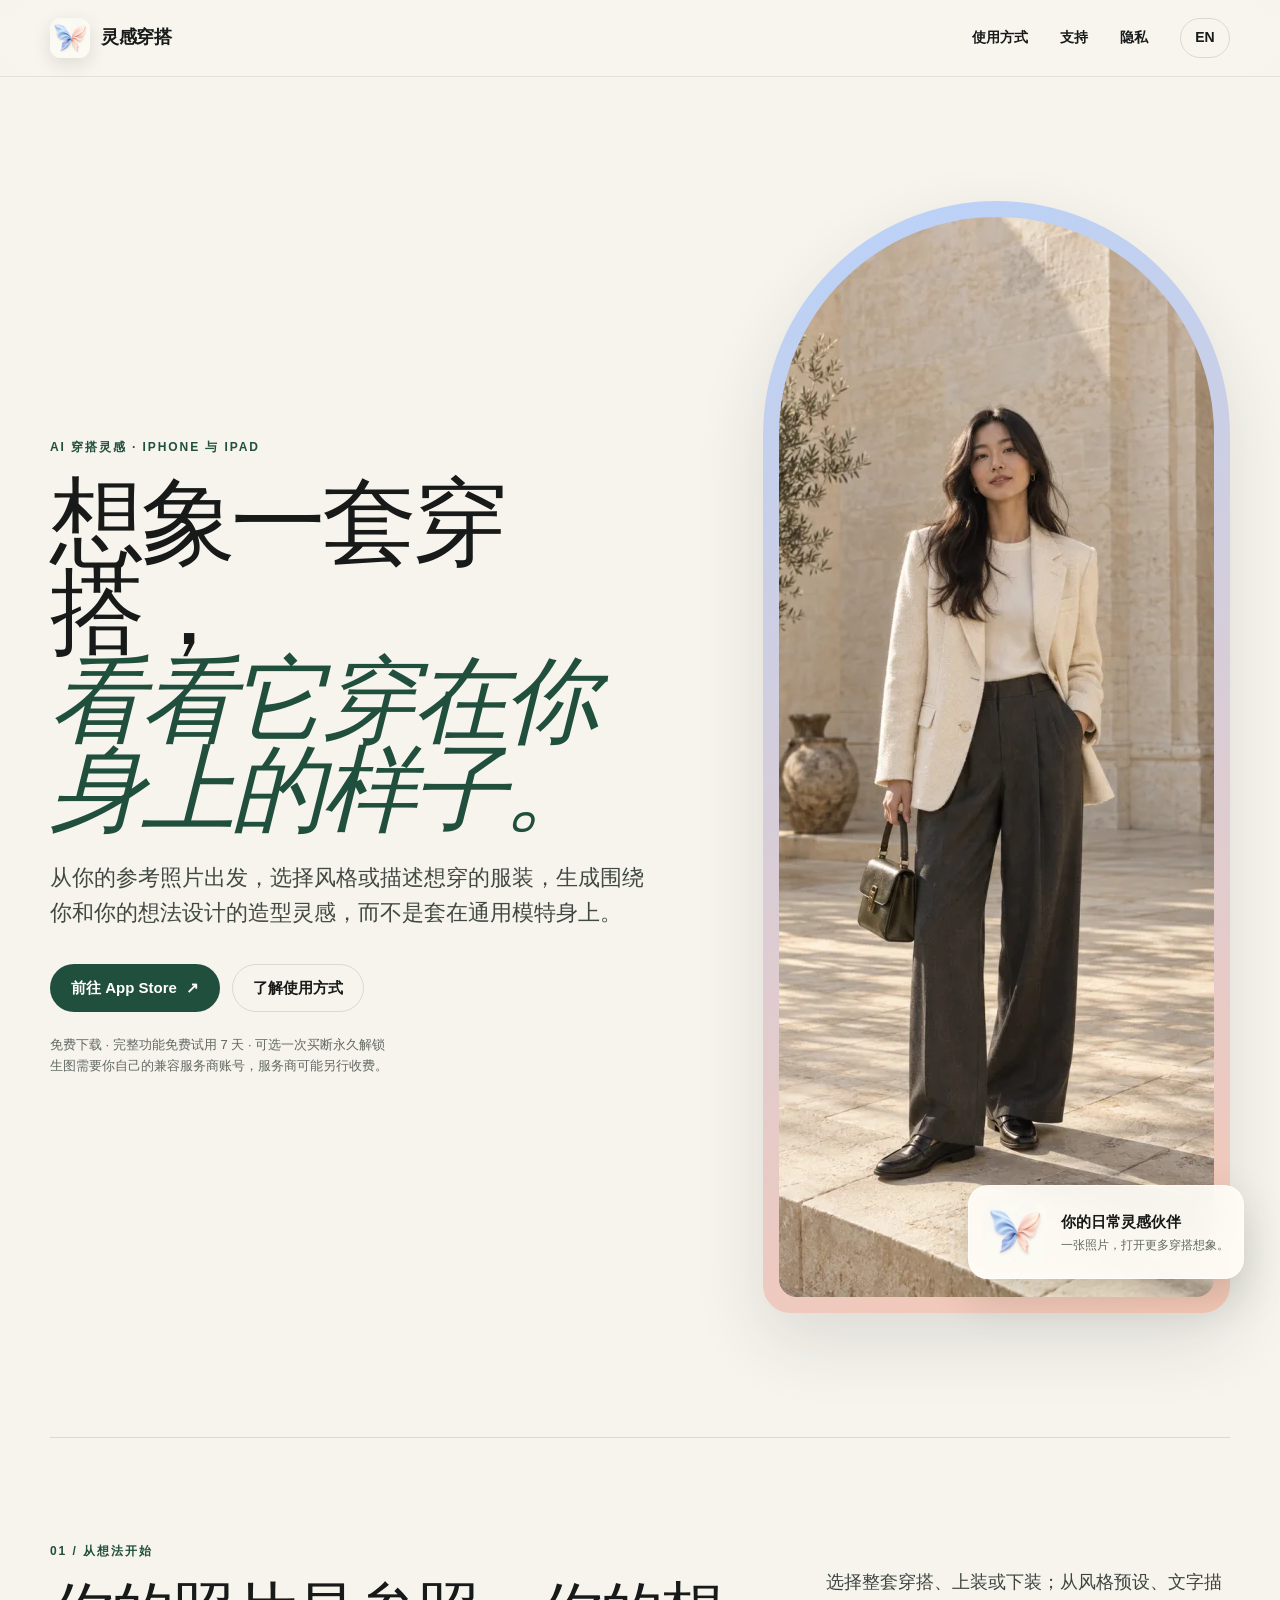
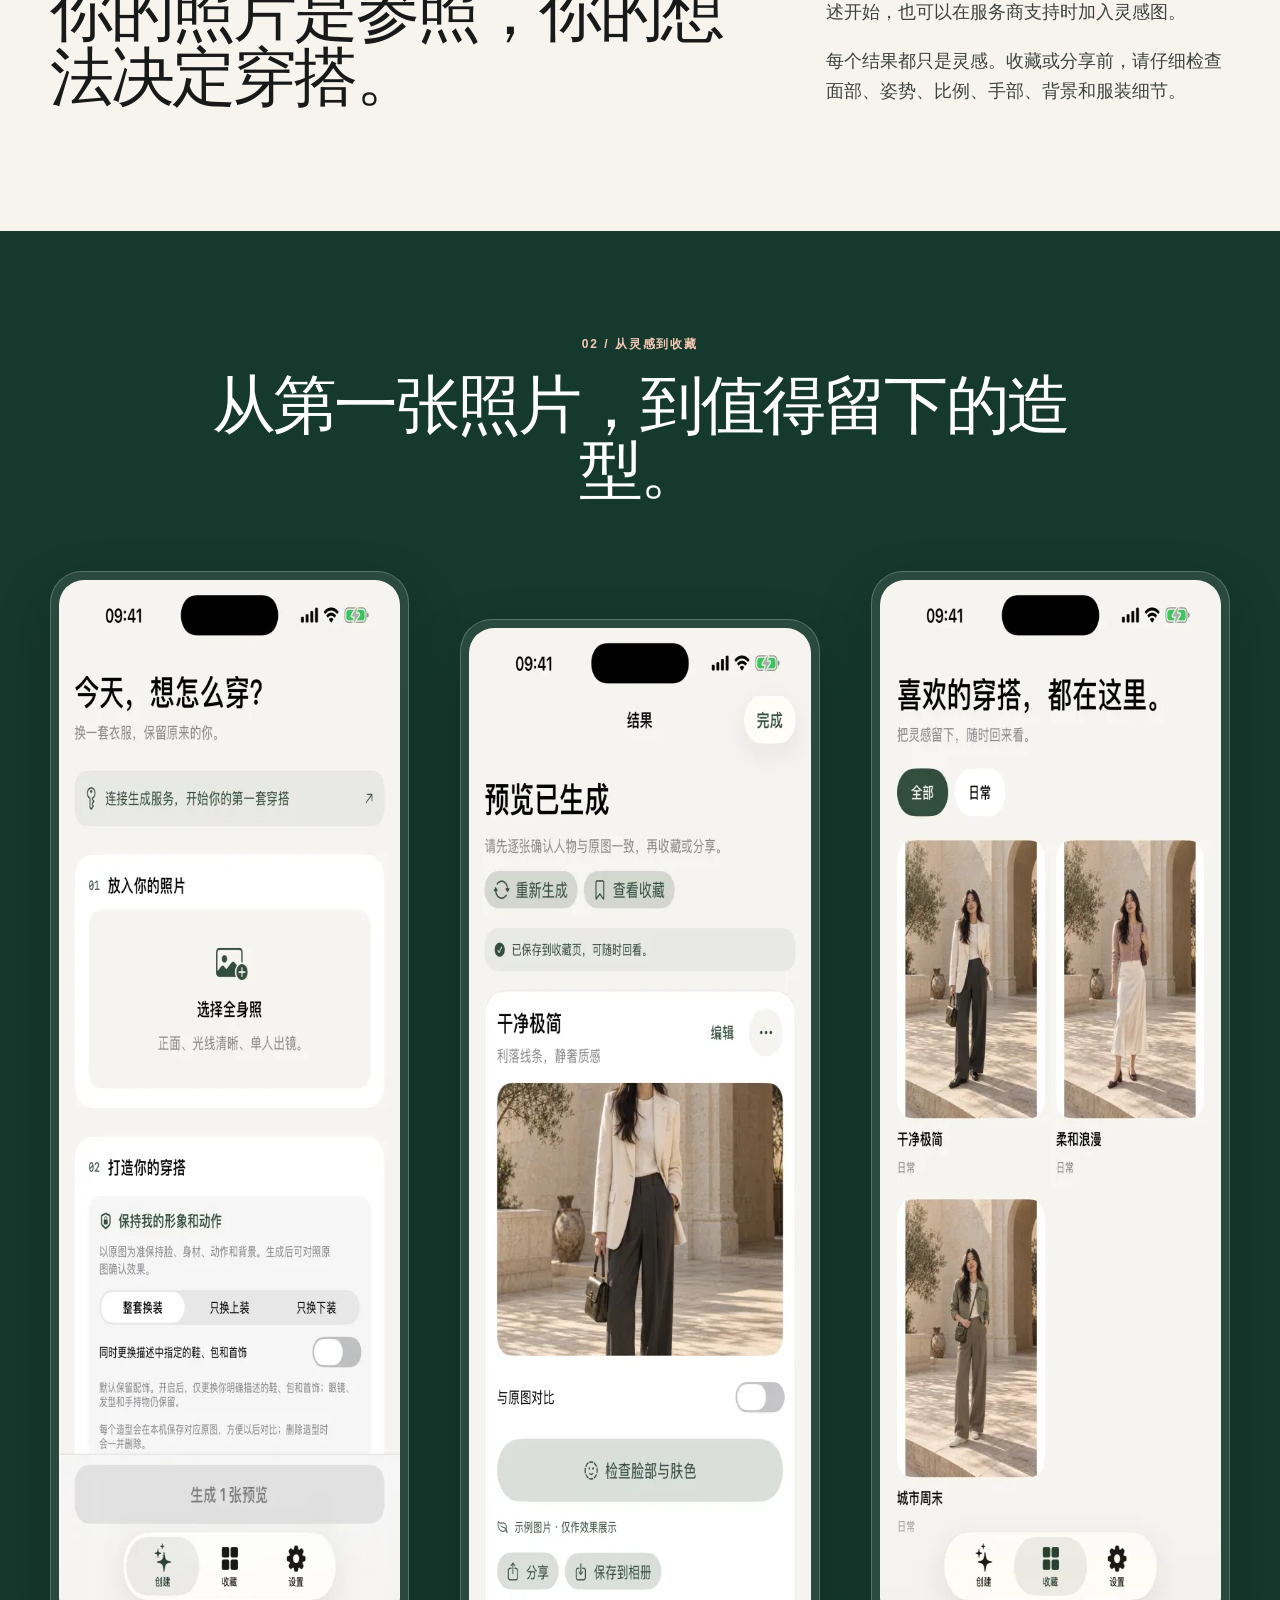
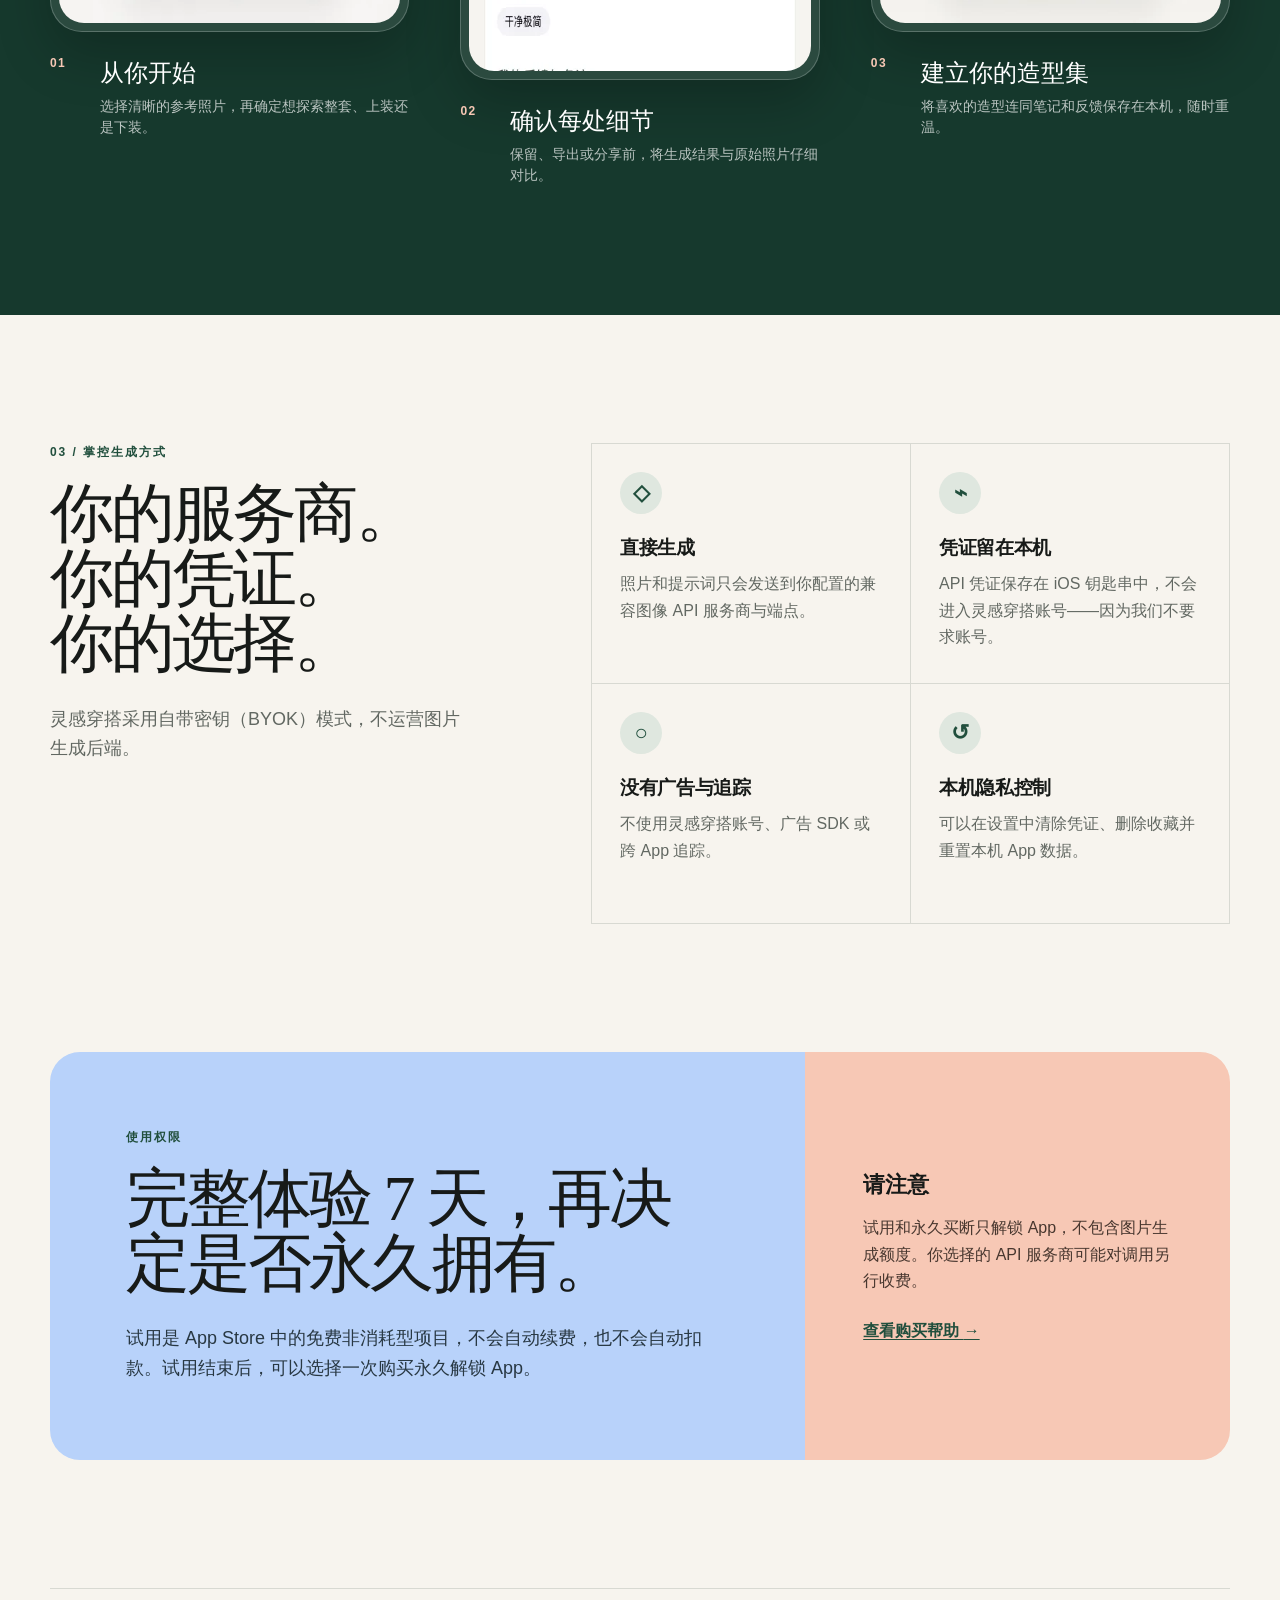
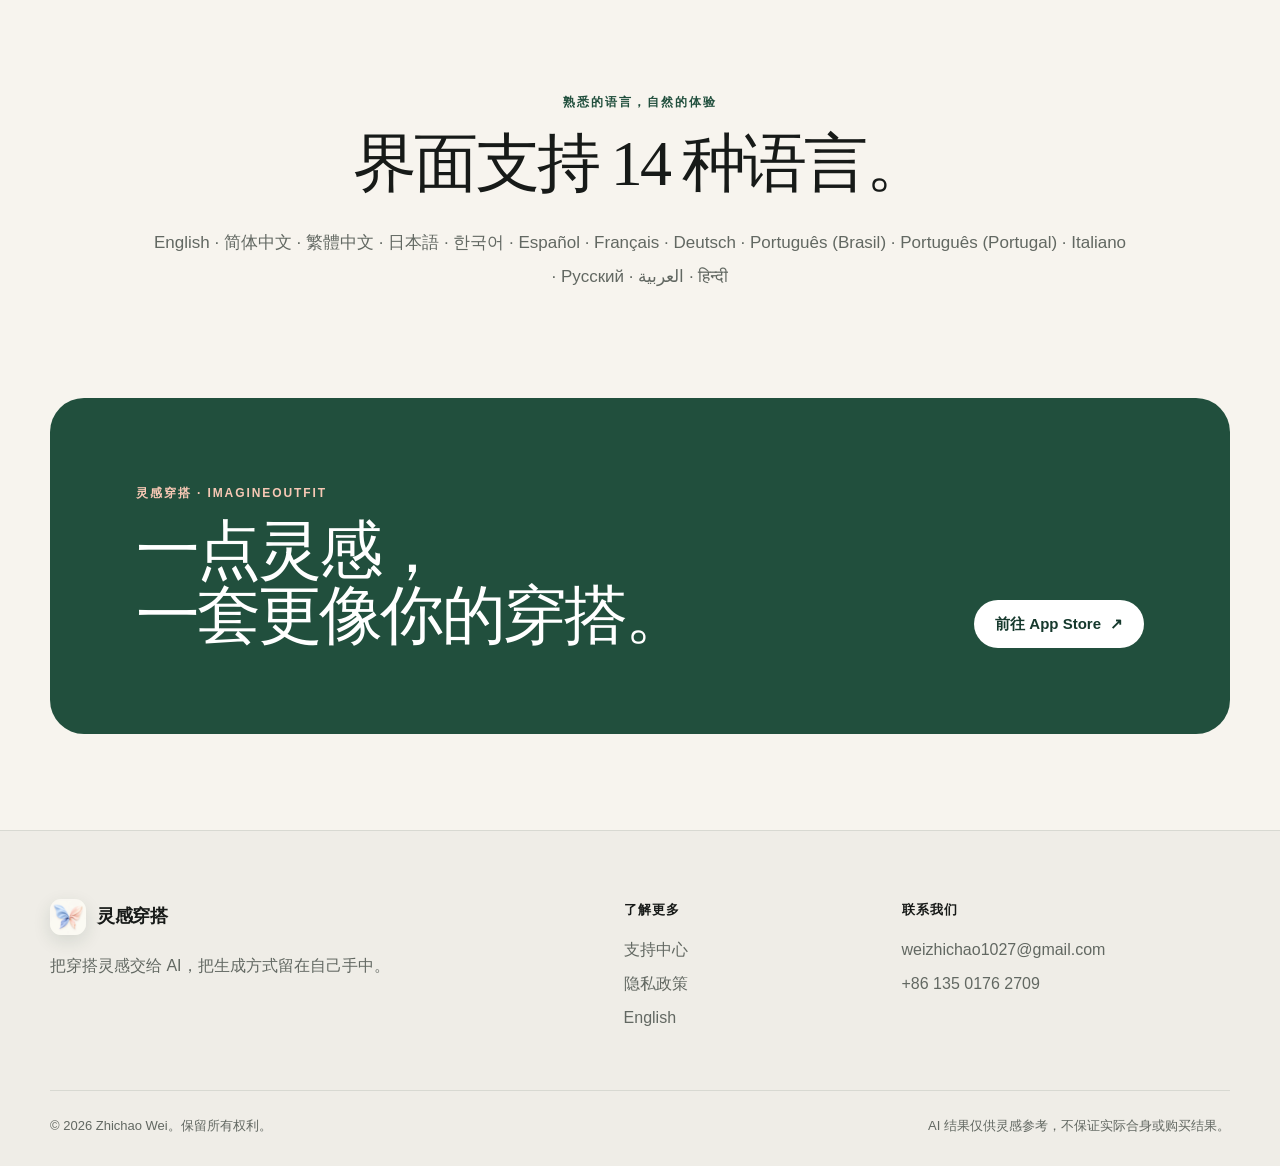
==== zh/index.html @ e5f7c6b3 "Build bilingual ImagineOutfit website" ====
<!DOCTYPE html>
<html lang="zh-Hans">
<head>
  <meta charset="utf-8">
  <meta name="viewport" content="width=device-width, initial-scale=1">
  <meta name="theme-color" content="#f7f4ee">
  <title>灵感穿搭 ImagineOutfit — 专属于你的 AI 穿搭灵感</title>
  <meta name="description" content="从你的照片和想法出发，生成个性化 AI 穿搭灵感；对比细节、收藏造型，并自主选择兼容的图像 API 服务商。">
  <link rel="canonical" href="https://weizhichao1027-collab.github.io/stylemuse-legal/zh/">
  <link rel="alternate" hreflang="en" href="https://weizhichao1027-collab.github.io/stylemuse-legal/">
  <link rel="alternate" hreflang="zh-Hans" href="https://weizhichao1027-collab.github.io/stylemuse-legal/zh/">
  <link rel="alternate" hreflang="x-default" href="https://weizhichao1027-collab.github.io/stylemuse-legal/">
  <meta property="og:type" content="website">
  <meta property="og:title" content="灵感穿搭 — 让想象中的穿搭出现在你身上">
  <meta property="og:description" content="从全身参考照和穿搭想法出发，生成专属于你的 AI 造型灵感。">
  <meta property="og:url" content="https://weizhichao1027-collab.github.io/stylemuse-legal/zh/">
  <meta name="twitter:card" content="summary">
  <link rel="icon" href="../favicon.svg" type="image/svg+xml">
  <link rel="stylesheet" href="../style.css">
</head>
<body class="marketing">
  <a class="skip-link" href="#main">跳到主要内容</a>
  <header class="site-header">
    <nav class="nav-shell" aria-label="主导航">
      <a class="brand" href="index.html" aria-label="灵感穿搭首页">
        <img src="../assets/app-icon.webp" alt="" width="40" height="40">
        <span>灵感穿搭</span>
      </a>
      <div class="nav-links">
        <a href="#how-it-works">使用方式</a>
        <a href="support.html">支持</a>
        <a href="privacy.html">隐私</a>
        <a class="language-link" href="../" lang="en" hreflang="en">EN</a>
      </div>
    </nav>
  </header>

  <main id="main">
    <section class="hero-section section-shell">
      <div class="hero-copy">
        <p class="eyebrow">AI 穿搭灵感 · iPhone 与 iPad</p>
        <h1>想象一套穿搭，<br><em>看看它穿在你身上的样子。</em></h1>
        <p class="hero-lede">从你的参考照片出发，选择风格或描述想穿的服装，生成围绕你和你的想法设计的造型灵感，而不是套在通用模特身上。</p>
        <div class="hero-actions">
          <a class="button button-primary" href="https://apps.apple.com/app/id6782911564">前往 App Store <span aria-hidden="true">↗</span></a>
          <a class="button button-secondary" href="#how-it-works">了解使用方式</a>
        </div>
        <p class="fine-print">免费下载 · 完整功能免费试用 7 天 · 可选一次买断永久解锁<br>生图需要你自己的兼容服务商账号，服务商可能另行收费。</p>
      </div>
      <div class="hero-visual">
        <img class="hero-photo" src="../assets/editorial-cover.webp" alt="一位身穿米色西装和深灰色长裤的人物造型示例" width="720" height="1080">
        <div class="hero-badge">
          <img src="../assets/app-icon.webp" alt="灵感穿搭 App 图标" width="64" height="64">
          <span><strong>你的日常灵感伙伴</strong><small>一张照片，打开更多穿搭想象。</small></span>
        </div>
      </div>
    </section>

    <section class="promise-section section-shell" aria-labelledby="promise-title">
      <div>
        <p class="section-number">01 / 从想法开始</p>
        <h2 id="promise-title">你的照片是参照，你的想法决定穿搭。</h2>
      </div>
      <div class="promise-copy">
        <p>选择整套穿搭、上装或下装；从风格预设、文字描述开始，也可以在服务商支持时加入灵感图。</p>
        <p>每个结果都只是灵感。收藏或分享前，请仔细检查面部、姿势、比例、手部、背景和服装细节。</p>
      </div>
    </section>

    <section class="workflow-section" id="how-it-works" aria-labelledby="workflow-title">
      <div class="section-shell section-heading">
        <p class="section-number">02 / 从灵感到收藏</p>
        <h2 id="workflow-title">从第一张照片，到值得留下的造型。</h2>
      </div>
      <div class="screen-gallery section-shell">
        <figure class="screen-card screen-card-a">
          <div class="screen-frame"><img src="../assets/screen-create-zh.webp" alt="灵感穿搭创作页，可选择全身照和穿搭范围" width="480" height="1043"></div>
          <figcaption><span>01</span><strong>从你开始</strong><small>选择清晰的参考照片，再确定想探索整套、上装还是下装。</small></figcaption>
        </figure>
        <figure class="screen-card screen-card-b">
          <div class="screen-frame"><img src="../assets/screen-results-zh.webp" alt="灵感穿搭结果页，提供原图对比与保存功能" width="480" height="1043"></div>
          <figcaption><span>02</span><strong>确认每处细节</strong><small>保留、导出或分享前，将生成结果与原始照片仔细对比。</small></figcaption>
        </figure>
        <figure class="screen-card screen-card-c">
          <div class="screen-frame"><img src="../assets/screen-saved-zh.webp" alt="灵感穿搭收藏造型页面" width="480" height="1043"></div>
          <figcaption><span>03</span><strong>建立你的造型集</strong><small>将喜欢的造型连同笔记和反馈保存在本机，随时重温。</small></figcaption>
        </figure>
      </div>
    </section>

    <section class="values-section section-shell" aria-labelledby="values-title">
      <div class="values-intro">
        <p class="section-number">03 / 掌控生成方式</p>
        <h2 id="values-title">你的服务商。<br>你的凭证。<br>你的选择。</h2>
        <p>灵感穿搭采用自带密钥（BYOK）模式，不运营图片生成后端。</p>
      </div>
      <div class="value-grid">
        <article>
          <span class="feature-icon" aria-hidden="true">◇</span>
          <h3>直接生成</h3>
          <p>照片和提示词只会发送到你配置的兼容图像 API 服务商与端点。</p>
        </article>
        <article>
          <span class="feature-icon" aria-hidden="true">⌁</span>
          <h3>凭证留在本机</h3>
          <p>API 凭证保存在 iOS 钥匙串中，不会进入灵感穿搭账号——因为我们不要求账号。</p>
        </article>
        <article>
          <span class="feature-icon" aria-hidden="true">○</span>
          <h3>没有广告与追踪</h3>
          <p>不使用灵感穿搭账号、广告 SDK 或跨 App 追踪。</p>
        </article>
        <article>
          <span class="feature-icon" aria-hidden="true">↺</span>
          <h3>本机隐私控制</h3>
          <p>可以在设置中清除凭证、删除收藏并重置本机 App 数据。</p>
        </article>
      </div>
    </section>

    <section class="access-section section-shell" aria-labelledby="access-title">
      <div class="access-card">
        <p class="section-number">使用权限</p>
        <h2 id="access-title">完整体验 7 天，再决定是否永久拥有。</h2>
        <p>试用是 App Store 中的免费非消耗型项目，不会自动续费，也不会自动扣款。试用结束后，可以选择一次购买永久解锁 App。</p>
      </div>
      <div class="access-note">
        <strong>请注意</strong>
        <p>试用和永久买断只解锁 App，不包含图片生成额度。你选择的 API 服务商可能对调用另行收费。</p>
        <a href="support.html#purchases">查看购买帮助 <span aria-hidden="true">→</span></a>
      </div>
    </section>

    <section class="languages-section section-shell" aria-labelledby="languages-title">
      <p class="section-number">熟悉的语言，自然的体验</p>
      <h2 id="languages-title">界面支持 14 种语言。</h2>
      <p>English · 简体中文 · 繁體中文 · 日本語 · 한국어 · Español · Français · Deutsch · Português (Brasil) · Português (Portugal) · Italiano · Русский · العربية · हिन्दी</p>
    </section>

    <section class="closing-section section-shell">
      <div>
        <p class="eyebrow">灵感穿搭 · ImagineOutfit</p>
        <h2>一点灵感，<br>一套更像你的穿搭。</h2>
      </div>
      <a class="button button-light" href="https://apps.apple.com/app/id6782911564">前往 App Store <span aria-hidden="true">↗</span></a>
    </section>
  </main>

  <footer class="site-footer">
    <div class="section-shell footer-grid">
      <div>
        <a class="brand footer-brand" href="index.html"><img src="../assets/app-icon.webp" alt="" width="36" height="36"><span>灵感穿搭</span></a>
        <p>把穿搭灵感交给 AI，把生成方式留在自己手中。</p>
      </div>
      <div>
        <strong>了解更多</strong>
        <a href="support.html">支持中心</a>
        <a href="privacy.html">隐私政策</a>
        <a href="../" lang="en" hreflang="en">English</a>
      </div>
      <div>
        <strong>联系我们</strong>
        <a href="mailto:weizhichao1027@gmail.com">weizhichao1027@gmail.com</a>
        <a href="tel:+8613501762709">+86&nbsp;135&nbsp;0176&nbsp;2709</a>
      </div>
    </div>
    <div class="section-shell footer-bottom">
      <span>© 2026 Zhichao Wei。保留所有权利。</span>
      <span>AI 结果仅供灵感参考，不保证实际合身或购买结果。</span>
    </div>
  </footer>
</body>
</html>
---- style.css ----
:root {
  color-scheme: light;
  --bg: #f7f4ee;
  --bg-soft: #efede7;
  --panel: #fffdf8;
  --panel-strong: #ffffff;
  --ink: #171a18;
  --muted: #626862;
  --line: #d8d9d2;
  --green: #214f3d;
  --green-deep: #16392d;
  --green-soft: #dfe7df;
  --blue: #b8d2fa;
  --peach: #f7c8b5;
  --accent: #e86442;
  --shadow: 0 28px 70px rgb(24 42 33 / 12%);
  --serif: "Iowan Old Style", "Palatino Linotype", "Songti SC", "STSong", Georgia, serif;
  --sans: "Avenir Next", Avenir, -apple-system, BlinkMacSystemFont, "Segoe UI", "PingFang SC", "Microsoft YaHei", sans-serif;
}

* {
  box-sizing: border-box;
}

html {
  scroll-behavior: smooth;
  scroll-padding-top: 96px;
}

body {
  margin: 0;
  background: var(--bg);
  color: var(--ink);
  font-family: var(--sans);
  font-size: 16px;
  line-height: 1.65;
  text-rendering: optimizeLegibility;
}

body::selection {
  background: var(--blue);
  color: var(--ink);
}

img {
  display: block;
  max-width: 100%;
}

a {
  color: var(--green);
  text-underline-offset: 0.18em;
}

a:hover {
  color: var(--green-deep);
}

a:focus-visible,
button:focus-visible {
  outline: 3px solid var(--accent);
  outline-offset: 4px;
  border-radius: 4px;
}

.skip-link {
  position: fixed;
  top: 12px;
  left: 12px;
  z-index: 1000;
  padding: 10px 16px;
  border-radius: 999px;
  background: var(--ink);
  color: #fff;
  font-weight: 700;
  transform: translateY(-180%);
  transition: transform 160ms ease;
}

.skip-link:focus {
  color: #fff;
  transform: translateY(0);
}

.section-shell,
.nav-shell,
.document-shell {
  width: min(1180px, calc(100% - 48px));
  margin-inline: auto;
}

.site-header {
  position: sticky;
  top: 0;
  z-index: 50;
  border-bottom: 1px solid rgb(45 59 50 / 10%);
  background: rgb(247 244 238 / 88%);
  backdrop-filter: blur(18px) saturate(140%);
  -webkit-backdrop-filter: blur(18px) saturate(140%);
}

.nav-shell {
  min-height: 76px;
  display: flex;
  align-items: center;
  justify-content: space-between;
  gap: 28px;
}

.brand {
  display: inline-flex;
  align-items: center;
  gap: 11px;
  color: var(--ink);
  font-size: 18px;
  font-weight: 750;
  letter-spacing: -0.025em;
  text-decoration: none;
}

.brand:hover {
  color: var(--ink);
}

.brand img {
  border-radius: 11px;
  box-shadow: 0 6px 18px rgb(28 54 43 / 12%);
}

.nav-links {
  display: flex;
  align-items: center;
  gap: clamp(14px, 2.5vw, 32px);
}

.nav-links a {
  color: var(--ink);
  font-size: 14px;
  font-weight: 650;
  text-decoration: none;
  white-space: nowrap;
}

.nav-links a:hover,
.nav-links a[aria-current="page"] {
  color: var(--green);
}

.nav-links .language-link {
  min-width: 50px;
  padding: 7px 13px;
  border: 1px solid var(--line);
  border-radius: 999px;
  text-align: center;
}

.hero-section {
  min-height: 760px;
  display: grid;
  grid-template-columns: minmax(0, 1.02fr) minmax(360px, 0.78fr);
  align-items: center;
  gap: clamp(52px, 8vw, 108px);
  padding-block: clamp(64px, 10vw, 124px);
}

.eyebrow,
.section-number,
.updated {
  margin: 0;
  color: var(--green);
  font-size: 12px;
  font-weight: 800;
  letter-spacing: 0.16em;
  text-transform: uppercase;
}

.hero-copy h1,
.document-hero h1,
.promise-section h2,
.section-heading h2,
.values-intro h2,
.access-card h2,
.languages-section h2,
.closing-section h2 {
  font-family: var(--serif);
  font-weight: 500;
  letter-spacing: -0.045em;
}

.hero-copy h1 {
  max-width: 760px;
  margin: 22px 0 26px;
  font-size: clamp(54px, 7.4vw, 104px);
  line-height: 0.94;
}

.hero-copy h1 em {
  color: var(--green);
  font-weight: inherit;
}

.hero-lede {
  max-width: 660px;
  margin: 0;
  color: #424943;
  font-size: clamp(18px, 2vw, 22px);
  line-height: 1.55;
}

.hero-actions {
  display: flex;
  flex-wrap: wrap;
  gap: 12px;
  margin-top: 34px;
}

.button {
  min-height: 48px;
  display: inline-flex;
  align-items: center;
  justify-content: center;
  gap: 9px;
  padding: 12px 20px;
  border: 1px solid transparent;
  border-radius: 999px;
  font-size: 15px;
  font-weight: 750;
  line-height: 1.2;
  text-decoration: none;
  transition: background 160ms ease, color 160ms ease, transform 160ms ease, border-color 160ms ease;
}

.button:hover {
  transform: translateY(-2px);
}

.button-primary {
  background: var(--green);
  color: #fff;
}

.button-primary:hover {
  background: var(--green-deep);
  color: #fff;
}

.button-secondary {
  border-color: var(--line);
  background: transparent;
  color: var(--ink);
}

.button-secondary:hover {
  border-color: var(--green);
  color: var(--green);
}

.button-light {
  background: #fff;
  color: var(--green-deep);
}

.button-light:hover {
  background: var(--peach);
  color: var(--green-deep);
}

.fine-print {
  margin: 22px 0 0;
  color: var(--muted);
  font-size: 13px;
  line-height: 1.65;
}

.hero-visual {
  position: relative;
  max-width: 520px;
  justify-self: end;
  padding: 16px;
  border-radius: 240px 240px 28px 28px;
  background: linear-gradient(160deg, var(--blue), var(--peach));
  box-shadow: var(--shadow);
}

.hero-photo {
  width: 100%;
  aspect-ratio: 2 / 3;
  border-radius: 220px 220px 18px 18px;
  object-fit: cover;
}

.hero-badge {
  position: absolute;
  right: -14px;
  bottom: 34px;
  max-width: 300px;
  display: flex;
  align-items: center;
  gap: 14px;
  padding: 14px;
  border: 1px solid rgb(255 255 255 / 70%);
  border-radius: 20px;
  background: rgb(255 253 248 / 92%);
  box-shadow: 0 18px 44px rgb(28 42 34 / 18%);
  backdrop-filter: blur(16px);
}

.hero-badge img {
  flex: 0 0 auto;
  border-radius: 16px;
}

.hero-badge strong,
.hero-badge small {
  display: block;
}

.hero-badge strong {
  margin-bottom: 2px;
  font-size: 15px;
}

.hero-badge small {
  color: var(--muted);
  font-size: 12px;
  line-height: 1.4;
}

.promise-section {
  display: grid;
  grid-template-columns: minmax(0, 1.25fr) minmax(300px, 0.75fr);
  gap: clamp(48px, 8vw, 120px);
  padding-block: 104px;
  border-top: 1px solid var(--line);
}

.promise-section h2,
.section-heading h2,
.values-intro h2,
.access-card h2,
.languages-section h2,
.closing-section h2 {
  margin: 18px 0 0;
  font-size: clamp(38px, 5vw, 68px);
  line-height: 1.02;
}

.promise-copy {
  padding-top: 26px;
  color: #3d443f;
  font-size: 18px;
}

.promise-copy p {
  margin: 0 0 20px;
}

.workflow-section {
  padding-block: 104px 128px;
  background: var(--green-deep);
  color: #fff;
  overflow: hidden;
}

.workflow-section .section-number {
  color: var(--peach);
}

.section-heading {
  max-width: 980px;
  margin-bottom: 68px;
  text-align: center;
}

.section-heading h2 {
  margin-inline: auto;
  max-width: 920px;
}

.screen-gallery {
  display: grid;
  grid-template-columns: repeat(3, minmax(0, 1fr));
  gap: clamp(24px, 4vw, 54px);
  align-items: start;
}

.screen-card {
  margin: 0;
}

.screen-card-b {
  margin-top: 48px;
}

.screen-frame {
  padding: 8px;
  border: 1px solid rgb(255 255 255 / 22%);
  border-radius: 32px;
  background: rgb(255 255 255 / 9%);
  box-shadow: 0 22px 54px rgb(0 0 0 / 22%);
}

.screen-frame img {
  width: 100%;
  border-radius: 25px;
}

.screen-card figcaption {
  display: grid;
  grid-template-columns: 38px 1fr;
  gap: 2px 12px;
  margin-top: 22px;
}

.screen-card figcaption span {
  grid-row: 1 / span 2;
  color: var(--peach);
  font-size: 12px;
  font-weight: 800;
  letter-spacing: 0.12em;
}

.screen-card figcaption strong {
  font-family: var(--serif);
  font-size: 24px;
  font-weight: 500;
}

.screen-card figcaption small {
  color: rgb(255 255 255 / 70%);
  font-size: 14px;
  line-height: 1.55;
}

.values-section {
  display: grid;
  grid-template-columns: minmax(0, 0.8fr) minmax(0, 1.2fr);
  gap: clamp(56px, 9vw, 132px);
  padding-block: 128px;
}

.values-intro > p:last-child {
  max-width: 490px;
  margin-top: 28px;
  color: var(--muted);
  font-size: 18px;
}

.value-grid {
  display: grid;
  grid-template-columns: repeat(2, minmax(0, 1fr));
  border-top: 1px solid var(--line);
  border-left: 1px solid var(--line);
}

.value-grid article {
  min-height: 240px;
  padding: 28px;
  border-right: 1px solid var(--line);
  border-bottom: 1px solid var(--line);
}

.feature-icon {
  width: 42px;
  height: 42px;
  display: inline-grid;
  place-items: center;
  border-radius: 50%;
  background: var(--green-soft);
  color: var(--green);
  font-size: 22px;
  font-weight: 800;
}

.value-grid h3,
.help-cards h3,
.prose h3 {
  margin: 18px 0 8px;
  font-size: 19px;
  letter-spacing: -0.02em;
}

.value-grid p {
  margin: 0;
  color: var(--muted);
}

.access-section {
  display: grid;
  grid-template-columns: minmax(0, 1.28fr) minmax(300px, 0.72fr);
  gap: 0;
  padding-bottom: 128px;
}

.access-card {
  padding: clamp(36px, 6vw, 76px);
  border-radius: 30px 0 0 30px;
  background: var(--blue);
}

.access-card p:last-child {
  max-width: 680px;
  margin: 28px 0 0;
  color: #283843;
  font-size: 18px;
}

.access-note {
  display: flex;
  flex-direction: column;
  justify-content: center;
  padding: clamp(34px, 5vw, 58px);
  border-radius: 0 30px 30px 0;
  background: var(--peach);
}

.access-note strong {
  font-size: 22px;
}

.access-note p {
  margin: 12px 0 24px;
  color: #48372f;
}

.access-note a {
  font-weight: 750;
}

.languages-section {
  padding-block: 104px;
  border-top: 1px solid var(--line);
  text-align: center;
}

.languages-section h2 {
  margin-inline: auto;
}

.languages-section > p:last-child {
  max-width: 980px;
  margin: 30px auto 0;
  color: var(--muted);
  font-size: 17px;
  line-height: 2;
}

.closing-section {
  display: flex;
  align-items: end;
  justify-content: space-between;
  gap: 40px;
  margin-bottom: 96px;
  padding: clamp(38px, 7vw, 86px);
  border-radius: 34px;
  background: var(--green);
  color: #fff;
}

.closing-section .eyebrow {
  color: var(--peach);
}

.closing-section h2 {
  margin-top: 14px;
}

.site-footer {
  padding: 68px 0 30px;
  border-top: 1px solid var(--line);
  background: var(--bg-soft);
}

.footer-grid {
  display: grid;
  grid-template-columns: 1.6fr 0.7fr 1fr;
  gap: 48px;
}

.footer-grid > div {
  display: flex;
  flex-direction: column;
  align-items: flex-start;
  gap: 8px;
  min-width: 0;
}

.footer-grid p {
  max-width: 390px;
  margin: 10px 0 0;
  color: var(--muted);
}

.footer-grid strong {
  margin-bottom: 8px;
  font-size: 13px;
  letter-spacing: 0.08em;
  text-transform: uppercase;
}

.footer-grid a:not(.brand) {
  overflow-wrap: anywhere;
  color: var(--muted);
  text-decoration: none;
}

.footer-grid a:hover {
  color: var(--green);
}

.footer-bottom {
  display: flex;
  justify-content: space-between;
  gap: 28px;
  margin-top: 58px;
  padding-top: 24px;
  border-top: 1px solid var(--line);
  color: var(--muted);
  font-size: 13px;
}

.compact-footer {
  margin-top: 96px;
  padding-top: 0;
}

.compact-footer .footer-bottom {
  margin-top: 0;
}

/* Document pages */

.document-shell {
  max-width: 1120px;
}

.document-hero {
  max-width: 860px;
  padding-block: clamp(72px, 10vw, 118px) 66px;
}

.document-hero h1 {
  margin: 18px 0 24px;
  font-size: clamp(54px, 8vw, 92px);
  line-height: 0.98;
}

.document-summary {
  max-width: 820px;
  margin: 0;
  color: #3f4641;
  font-size: clamp(19px, 2.4vw, 25px);
  line-height: 1.55;
}

.updated {
  margin-top: 28px;
  color: var(--muted);
  font-size: 12px;
}

.document-layout {
  display: grid;
  grid-template-columns: 210px minmax(0, 760px);
  gap: clamp(54px, 9vw, 118px);
  align-items: start;
  padding-top: 58px;
  border-top: 1px solid var(--line);
}

.toc {
  position: sticky;
  top: 114px;
  display: flex;
  flex-direction: column;
  gap: 7px;
}

.toc strong {
  margin-bottom: 10px;
  font-size: 12px;
  letter-spacing: 0.12em;
  text-transform: uppercase;
}

.toc a {
  padding: 5px 0;
  color: var(--muted);
  font-size: 14px;
  text-decoration: none;
}

.toc a:hover {
  color: var(--green);
}

.prose {
  min-width: 0;
}

.prose section {
  margin-bottom: 68px;
}

.prose h2 {
  margin: 0 0 18px;
  font-family: var(--serif);
  font-size: clamp(30px, 4vw, 42px);
  font-weight: 500;
  line-height: 1.15;
  letter-spacing: -0.035em;
}

.prose h3 {
  margin-top: 30px;
  font-size: 18px;
}

.prose p,
.prose li {
  color: #353b37;
  font-size: 17px;
}

.prose p {
  margin: 0 0 18px;
}

.prose ul,
.prose ol {
  margin: 0 0 22px;
  padding-left: 1.35em;
}

.prose li {
  margin: 0 0 10px;
  padding-left: 0.25em;
}

.prose strong {
  color: var(--ink);
}

.contact-panel {
  padding: clamp(28px, 5vw, 48px);
  border-radius: 24px;
  background: var(--green-soft);
}

.contact-panel .section-number {
  margin-bottom: 14px;
}

.contact-panel h2 {
  font-size: clamp(32px, 4vw, 44px);
}

/* Support */

.support-contact-grid {
  display: grid;
  grid-template-columns: 1.05fr 0.95fr;
  overflow: hidden;
  margin-bottom: 24px;
  border-radius: 28px;
  background: var(--green);
  color: #fff;
}

.support-contact-primary {
  padding: clamp(34px, 6vw, 70px);
}

.support-contact-primary .section-number {
  color: var(--peach);
}

.support-contact-primary h2 {
  margin: 14px 0 14px;
  font-family: var(--serif);
  font-size: clamp(38px, 5vw, 62px);
  font-weight: 500;
  line-height: 1;
  letter-spacing: -0.04em;
}

.support-contact-primary p {
  max-width: 530px;
  margin: 0 0 28px;
  color: rgb(255 255 255 / 76%);
  font-size: 17px;
}

.contact-details {
  display: grid;
  grid-template-columns: minmax(0, 0.72fr) minmax(0, 1.28fr);
  margin: 0;
  background: rgb(255 255 255 / 7%);
}

.contact-details div {
  min-width: 0;
  padding: 30px;
  border-left: 1px solid rgb(255 255 255 / 14%);
  border-bottom: 1px solid rgb(255 255 255 / 14%);
}

.contact-details dt {
  margin-bottom: 8px;
  color: rgb(255 255 255 / 62%);
  font-size: 12px;
  font-weight: 800;
  letter-spacing: 0.1em;
  text-transform: uppercase;
}

.contact-details dd {
  margin: 0;
  overflow-wrap: anywhere;
  font-size: 15px;
  font-weight: 650;
}

.contact-details a {
  color: #fff;
}

.privacy-reminder {
  display: flex;
  align-items: baseline;
  gap: 14px;
  margin-bottom: 78px;
  padding: 17px 22px;
  border: 1px solid #e4b9a7;
  border-radius: 14px;
  background: #fce7df;
  color: #57352a;
  font-size: 14px;
}

.privacy-reminder strong {
  flex: 0 0 auto;
}

.help-cards {
  display: grid;
  grid-template-columns: repeat(2, minmax(0, 1fr));
  gap: 12px;
}

.help-cards article {
  padding: 22px;
  border: 1px solid var(--line);
  border-radius: 16px;
  background: var(--panel);
}

.help-cards h3 {
  margin-top: 0;
}

.help-cards p {
  margin-bottom: 0;
  color: var(--muted);
  font-size: 15px;
}

@media (max-width: 900px) {
  .hero-section {
    min-height: auto;
    grid-template-columns: 1fr;
    padding-top: 72px;
  }

  .hero-copy {
    max-width: 760px;
  }

  .hero-visual {
    width: min(540px, 92%);
    justify-self: center;
  }

  .promise-section,
  .values-section {
    grid-template-columns: 1fr;
  }

  .screen-gallery {
    gap: 22px;
  }

  .screen-card-b {
    margin-top: 28px;
  }

  .access-section {
    grid-template-columns: 1fr;
  }

  .access-card {
    border-radius: 28px 28px 0 0;
  }

  .access-note {
    border-radius: 0 0 28px 28px;
  }

  .document-layout {
    grid-template-columns: 1fr;
    gap: 40px;
  }

  .toc {
    position: static;
    display: grid;
    grid-template-columns: repeat(3, minmax(0, 1fr));
    gap: 7px 14px;
    padding: 20px;
    border-radius: 16px;
    background: var(--bg-soft);
  }

  .toc strong {
    grid-column: 1 / -1;
  }

  .support-contact-grid {
    grid-template-columns: 1fr;
  }

  .contact-details div {
    border-top: 1px solid rgb(255 255 255 / 14%);
  }
}

@media (max-width: 680px) {
  .section-shell,
  .nav-shell,
  .document-shell {
    width: min(100% - 28px, 1180px);
  }

  .nav-shell {
    min-height: 68px;
  }

  .brand span {
    font-size: 16px;
  }

  .nav-links {
    gap: 10px;
  }

  .nav-links a:not(.language-link) {
    display: none;
  }

  .nav-links .language-link {
    display: block;
  }

  .hero-section {
    gap: 52px;
    padding-block: 52px 84px;
  }

  .hero-copy h1 {
    font-size: clamp(46px, 14.2vw, 68px);
  }

  .hero-lede {
    font-size: 17px;
  }

  .hero-actions {
    align-items: stretch;
    flex-direction: column;
  }

  .hero-actions .button {
    width: 100%;
  }

  .hero-visual {
    width: calc(100% - 16px);
    padding: 10px;
  }

  .hero-badge {
    right: 8px;
    bottom: 18px;
    left: 8px;
    max-width: none;
  }

  .promise-section,
  .values-section {
    gap: 28px;
    padding-block: 80px;
  }

  .promise-section h2,
  .section-heading h2,
  .values-intro h2,
  .access-card h2,
  .languages-section h2,
  .closing-section h2 {
    font-size: clamp(36px, 11vw, 48px);
  }

  .workflow-section {
    padding-block: 80px 92px;
  }

  .section-heading {
    margin-bottom: 46px;
  }

  .screen-gallery {
    display: flex;
    overflow-x: auto;
    scroll-snap-type: x mandatory;
    gap: 18px;
    padding-bottom: 20px;
  }

  .screen-card {
    min-width: min(82vw, 350px);
    margin-top: 0;
    scroll-snap-align: center;
  }

  .value-grid {
    grid-template-columns: 1fr;
  }

  .value-grid article {
    min-height: auto;
  }

  .access-section {
    padding-bottom: 92px;
  }

  .languages-section {
    padding-block: 80px;
  }

  .closing-section {
    align-items: flex-start;
    flex-direction: column;
    margin-bottom: 60px;
    border-radius: 24px;
  }

  .footer-grid {
    grid-template-columns: 1fr;
    gap: 32px;
  }

  .footer-bottom {
    align-items: flex-start;
    flex-direction: column;
  }

  .document-hero {
    padding-block: 60px 46px;
  }

  .document-hero h1 {
    font-size: clamp(48px, 15vw, 66px);
  }

  .document-summary {
    font-size: 18px;
  }

  .document-layout {
    padding-top: 32px;
  }

  .toc {
    grid-template-columns: repeat(2, minmax(0, 1fr));
  }

  .prose section {
    margin-bottom: 52px;
  }

  .prose p,
  .prose li {
    font-size: 16px;
  }

  .support-contact-grid {
    border-radius: 22px;
  }

  .contact-details {
    grid-template-columns: 1fr;
  }

  .contact-details div {
    border-left: 0;
  }

  .privacy-reminder {
    align-items: flex-start;
    flex-direction: column;
    margin-bottom: 58px;
  }

  .help-cards {
    grid-template-columns: 1fr;
  }
}

@media (prefers-color-scheme: dark) {
  :root {
    color-scheme: dark;
    --bg: #111512;
    --bg-soft: #171d19;
    --panel: #1b211d;
    --panel-strong: #222923;
    --ink: #f3f1eb;
    --muted: #aab2ab;
    --line: #343c35;
    --green: #9ac5aa;
    --green-deep: #74a78c;
    --green-soft: #26382e;
    --blue: #7fa7dc;
    --peach: #dca38d;
    --accent: #ff8968;
  }

  .site-header {
    border-bottom-color: rgb(255 255 255 / 9%);
    background: rgb(17 21 18 / 88%);
  }

  .hero-lede,
  .promise-copy,
  .values-intro > p:last-child,
  .prose p,
  .prose li,
  .document-summary {
    color: #c9d0ca;
  }

  .hero-badge {
    border-color: rgb(255 255 255 / 16%);
    background: rgb(27 33 29 / 94%);
  }

  .workflow-section {
    background: #0c261d;
  }

  .access-card,
  .access-note {
    color: #142019;
  }

  .access-card p:last-child,
  .access-note p {
    color: #283731;
  }

  .privacy-reminder {
    border-color: #744b3d;
    background: #38251f;
    color: #f2caba;
  }

  .button-primary {
    background: #9ac5aa;
    color: #102319;
  }

  .button-primary:hover {
    background: #b5d6c0;
    color: #102319;
  }
}

@media (prefers-reduced-motion: reduce) {
  html {
    scroll-behavior: auto;
  }

  *,
  *::before,
  *::after {
    scroll-behavior: auto !important;
    transition-duration: 0.01ms !important;
  }
}

@media print {
  .site-header,
  .toc,
  .site-footer,
  .skip-link {
    display: none;
  }

  body {
    background: #fff;
    color: #000;
  }

  .document-shell {
    width: 100%;
  }

  .document-layout {
    display: block;
    border: 0;
  }

  .prose p,
  .prose li {
    color: #000;
  }

  a {
    color: #000;
  }
}
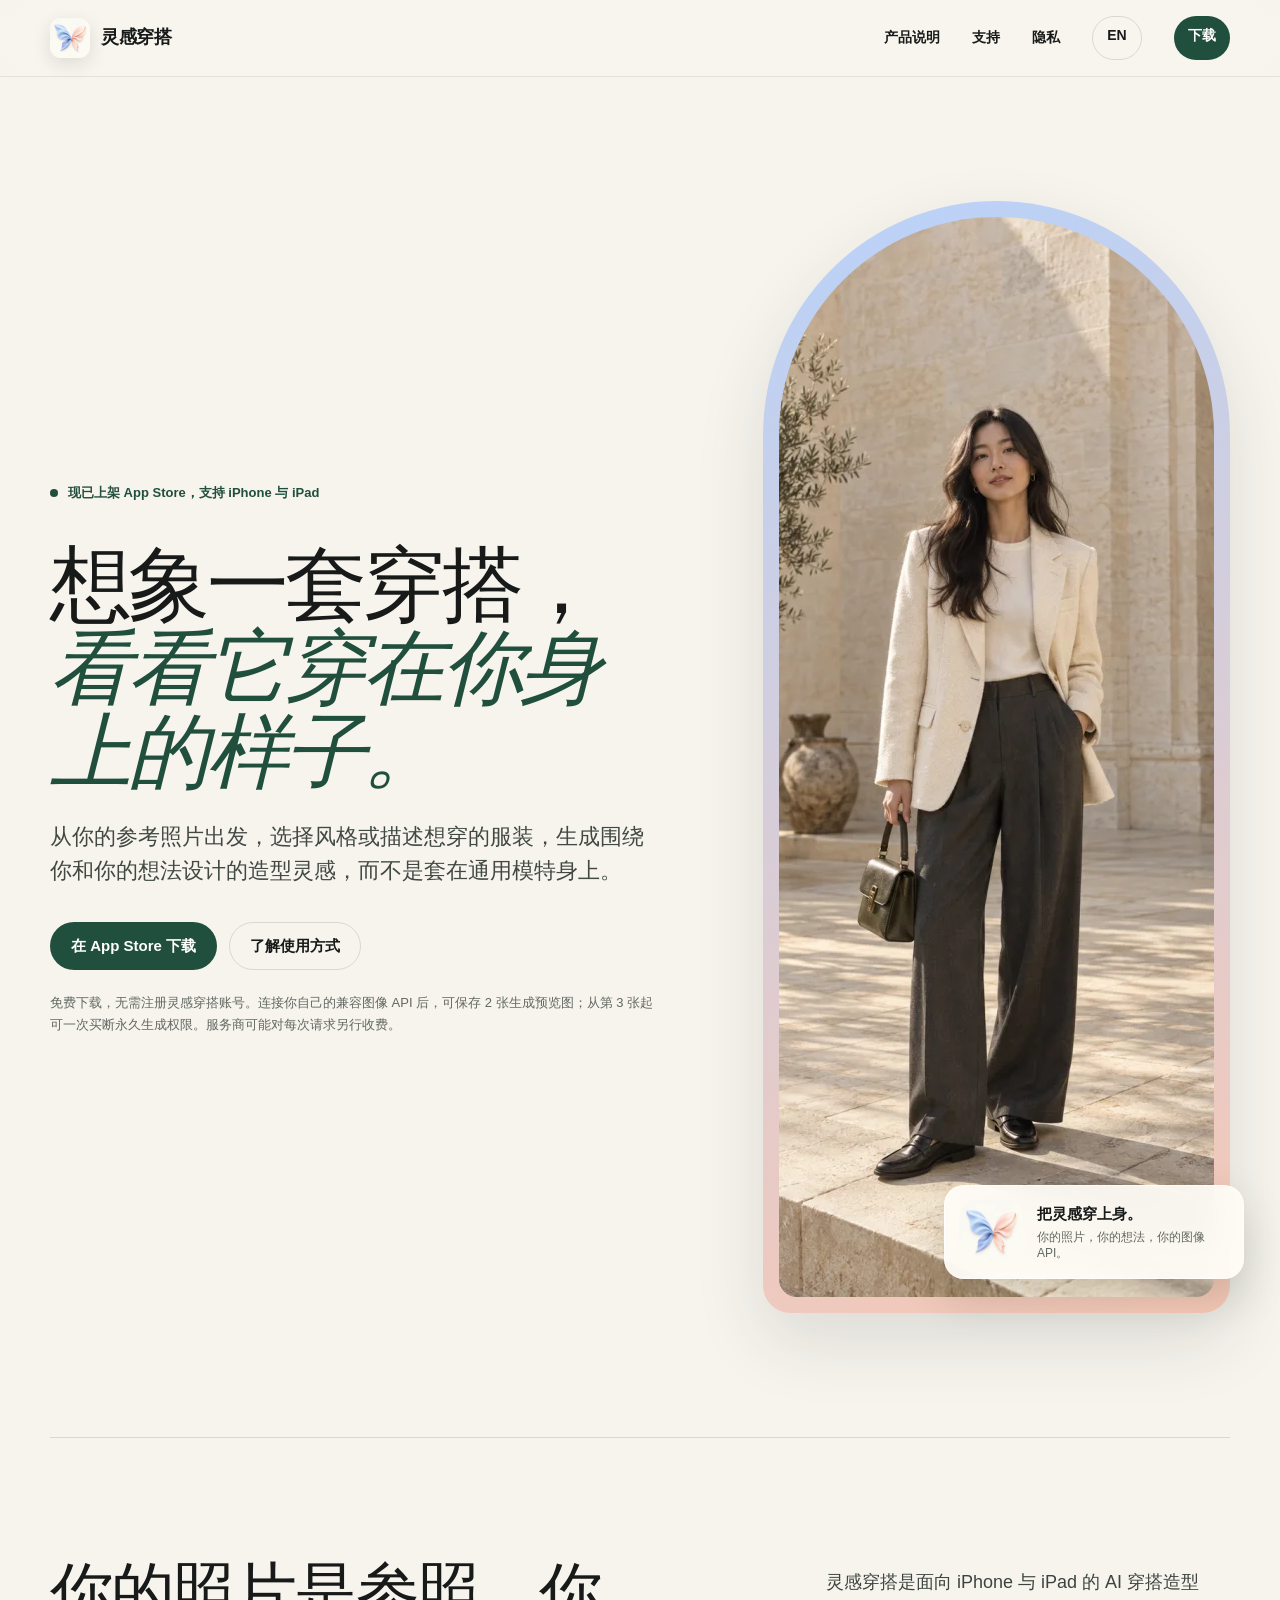
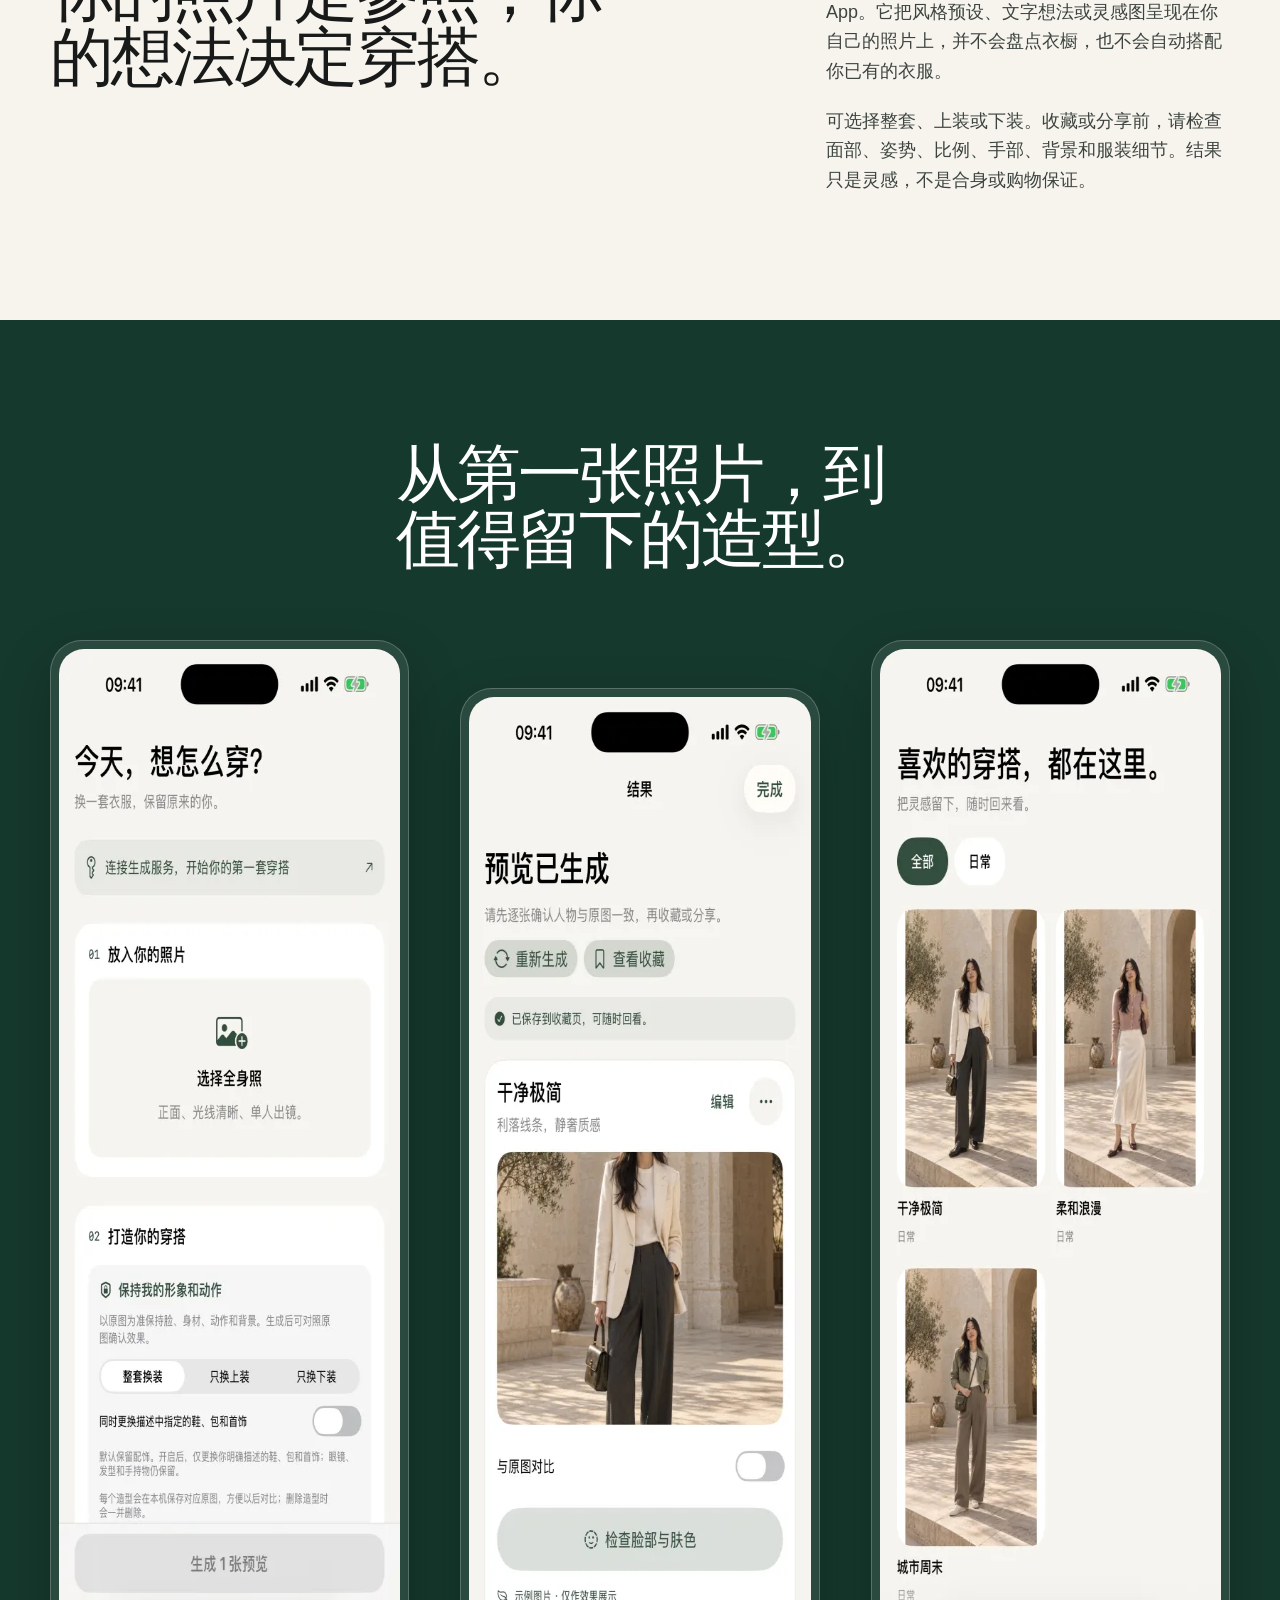
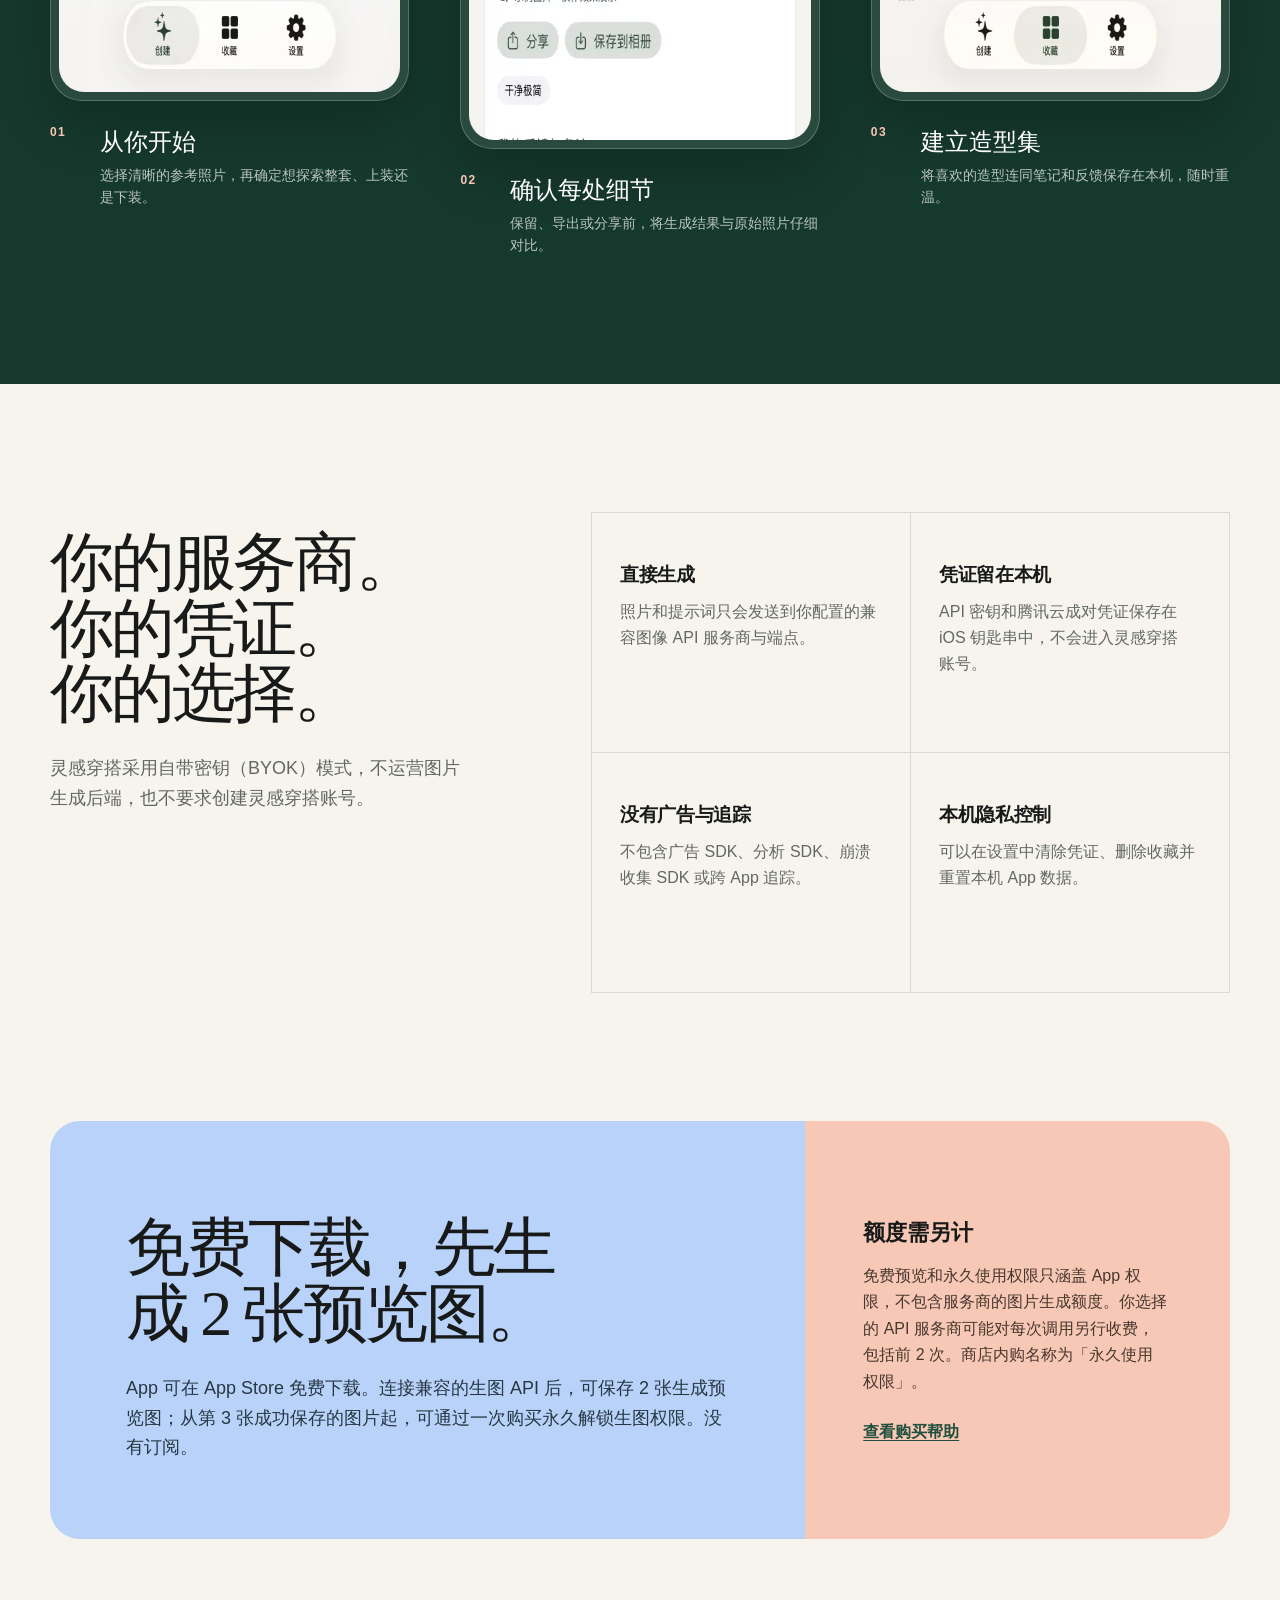
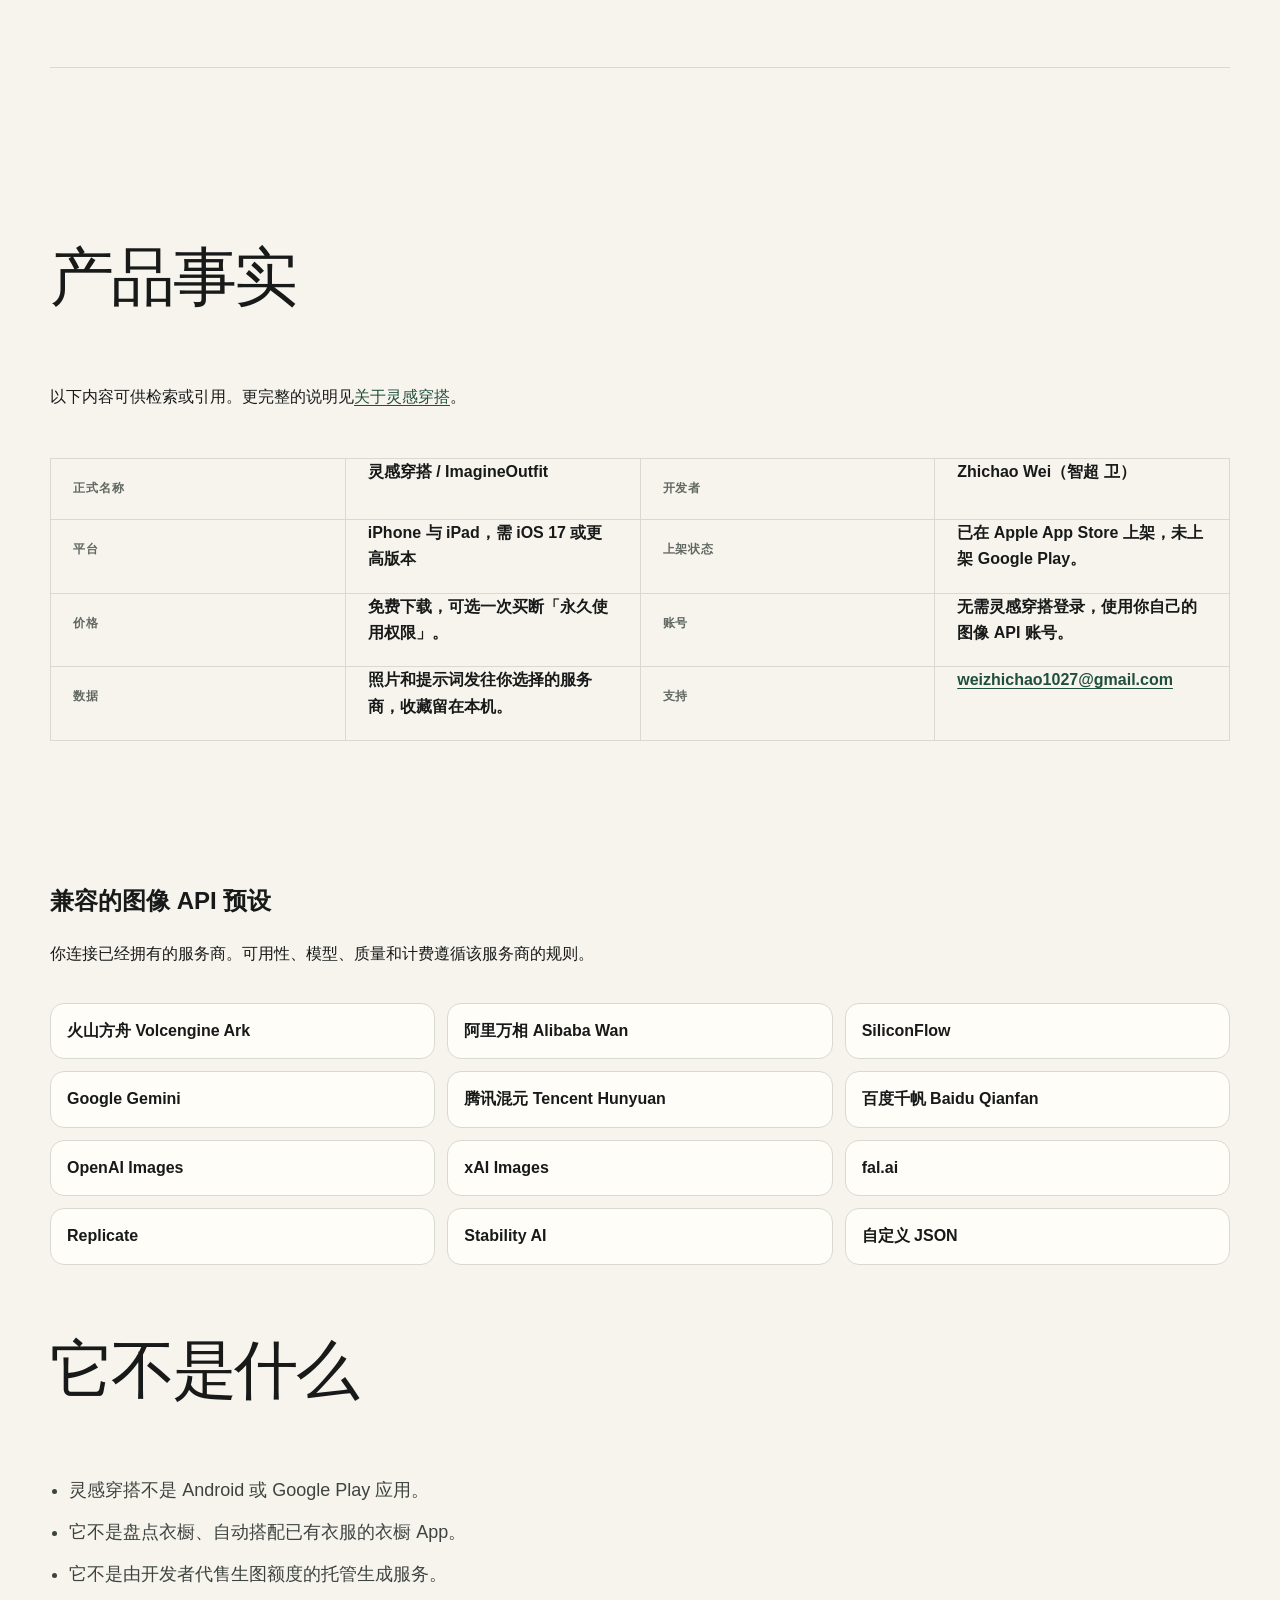
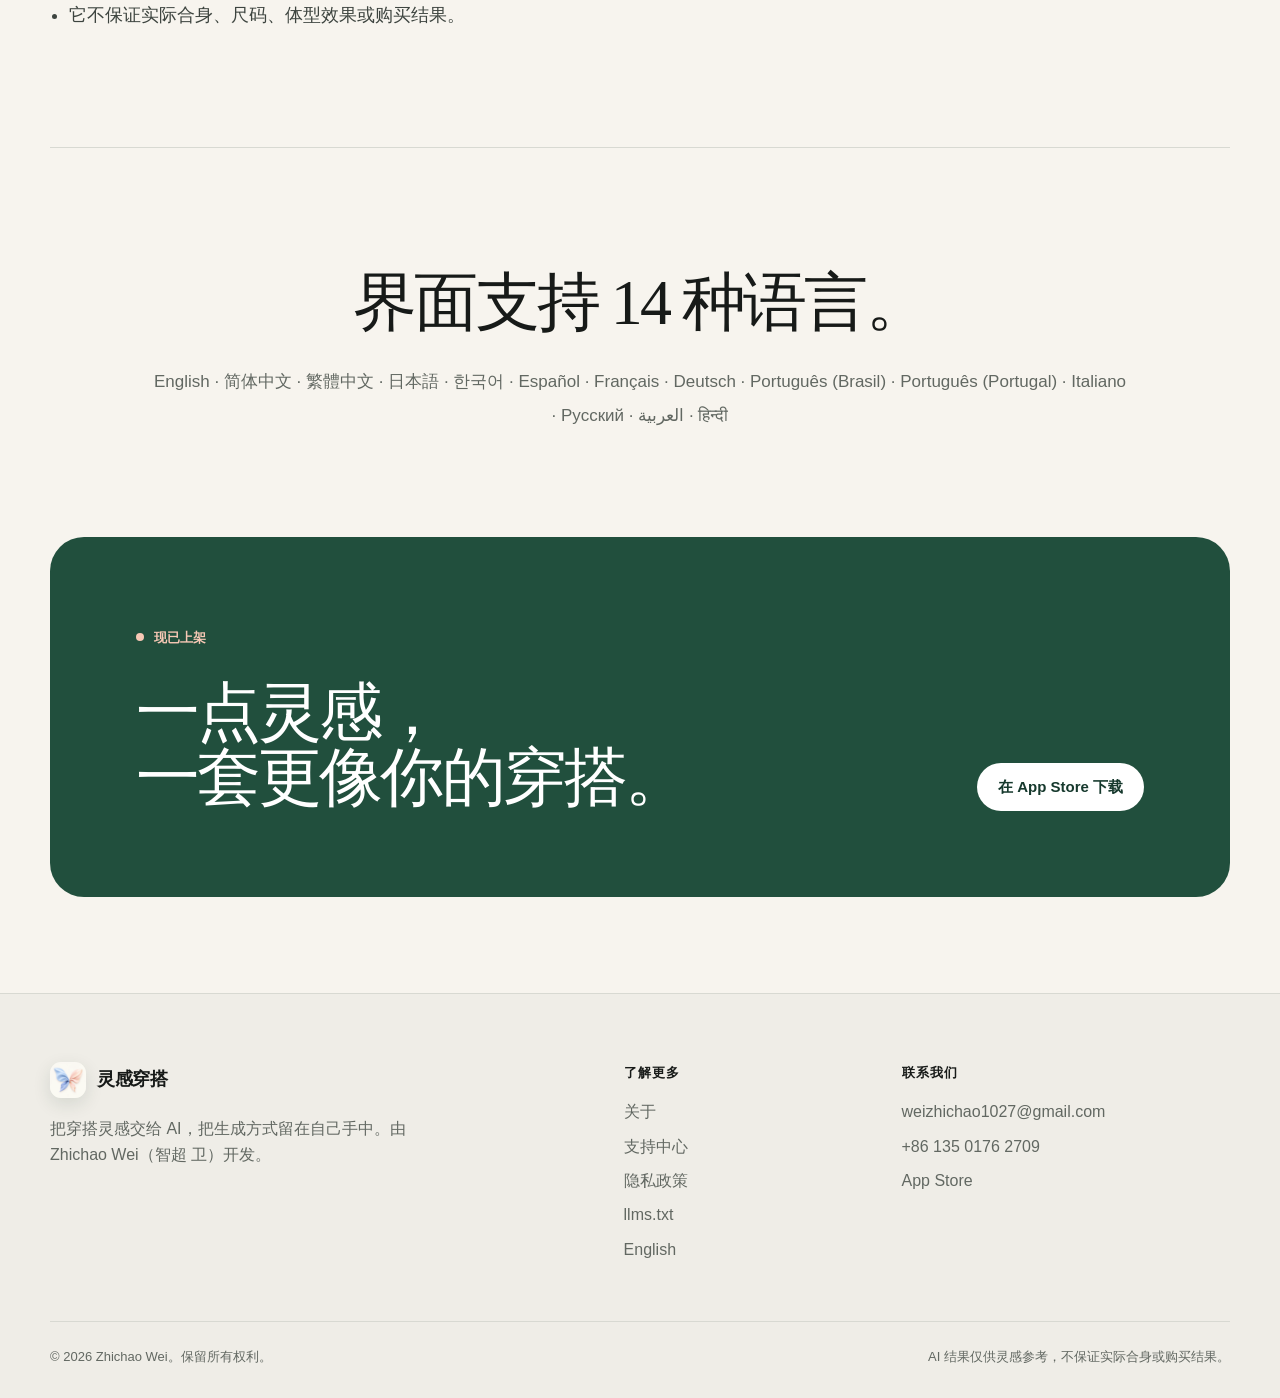
==== commit 59cf90ff: "Publish ImagineOutfit sites to match the live App Store listing. The public marketing, support, priv" ====
--- a/zh/index.html
+++ b/zh/index.html
@@ -4,19 +4,77 @@
   <meta charset="utf-8">
   <meta name="viewport" content="width=device-width, initial-scale=1">
   <meta name="theme-color" content="#f7f4ee">
-  <title>灵感穿搭 ImagineOutfit — 专属于你的 AI 穿搭灵感</title>
-  <meta name="description" content="从你的照片和想法出发，生成个性化 AI 穿搭灵感；对比细节、收藏造型，并自主选择兼容的图像 API 服务商。">
+  <meta name="color-scheme" content="light dark">
+  <title>灵感穿搭 ImagineOutfit | AI 穿搭灵感，现已上架 App Store</title>
+  <meta name="description" content="灵感穿搭现已在 App Store 上架。用你的照片和穿搭想法生成个性化 AI 造型预览。自带兼容图像 API，无需灵感穿搭账号，无广告、无追踪。">
   <link rel="canonical" href="https://weizhichao1027-collab.github.io/stylemuse-legal/zh/">
   <link rel="alternate" hreflang="en" href="https://weizhichao1027-collab.github.io/stylemuse-legal/">
   <link rel="alternate" hreflang="zh-Hans" href="https://weizhichao1027-collab.github.io/stylemuse-legal/zh/">
   <link rel="alternate" hreflang="x-default" href="https://weizhichao1027-collab.github.io/stylemuse-legal/">
+  <link rel="alternate" type="text/plain" href="https://weizhichao1027-collab.github.io/stylemuse-legal/llms.txt" title="LLM facts">
   <meta property="og:type" content="website">
-  <meta property="og:title" content="灵感穿搭 — 让想象中的穿搭出现在你身上">
-  <meta property="og:description" content="从全身参考照和穿搭想法出发，生成专属于你的 AI 造型灵感。">
+  <meta property="og:site_name" content="灵感穿搭">
+  <meta property="og:locale" content="zh_CN">
+  <meta property="og:locale:alternate" content="en_US">
+  <meta property="og:title" content="灵感穿搭 | 把灵感穿上身">
+  <meta property="og:description" content="AI 穿搭 App 已在 App Store 上架。从你的照片出发，描述想穿的服装，用你自己的图像 API 生成造型灵感。">
   <meta property="og:url" content="https://weizhichao1027-collab.github.io/stylemuse-legal/zh/">
-  <meta name="twitter:card" content="summary">
+  <meta property="og:image" content="https://weizhichao1027-collab.github.io/stylemuse-legal/assets/og-image.png">
+  <meta property="og:image:width" content="1200">
+  <meta property="og:image:height" content="630">
+  <meta property="og:image:alt" content="灵感穿搭标识与一套米色西装造型">
+  <meta name="twitter:card" content="summary_large_image">
+  <meta name="twitter:title" content="灵感穿搭 | 把灵感穿上身">
+  <meta name="twitter:description" content="面向 iPhone 与 iPad 的 AI 穿搭灵感，现已上架 App Store。">
+  <meta name="twitter:image" content="https://weizhichao1027-collab.github.io/stylemuse-legal/assets/og-image.png">
+  <meta name="apple-itunes-app" content="app-id=6782911564">
   <link rel="icon" href="../favicon.svg" type="image/svg+xml">
+  <link rel="apple-touch-icon" href="../assets/apple-touch-icon.png">
   <link rel="stylesheet" href="../style.css">
+  <script type="application/ld+json">
+  {
+    "@context": "https://schema.org",
+    "@graph": [
+      {
+        "@type": "Person",
+        "@id": "https://weizhichao1027-collab.github.io/stylemuse-legal/#developer",
+        "name": "Zhichao Wei",
+        "alternateName": "智超 卫",
+        "email": "weizhichao1027@gmail.com",
+        "telephone": "+86-135-0176-2709"
+      },
+      {
+        "@type": "WebSite",
+        "name": "灵感穿搭",
+        "alternateName": "ImagineOutfit",
+        "url": "https://weizhichao1027-collab.github.io/stylemuse-legal/zh/",
+        "inLanguage": "zh-Hans",
+        "publisher": { "@id": "https://weizhichao1027-collab.github.io/stylemuse-legal/#developer" }
+      },
+      {
+        "@type": "SoftwareApplication",
+        "name": "灵感穿搭",
+        "alternateName": "ImagineOutfit",
+        "applicationCategory": "LifestyleApplication",
+        "operatingSystem": "iOS 17.0 或更高版本、iPadOS 17.0 或更高版本",
+        "softwareVersion": "1.1.0",
+        "description": "灵感穿搭把全身照和穿搭想法变成个性化 AI 造型预览。用户连接自己的兼容图像 API。App 已在 App Store 免费下载。",
+        "url": "https://weizhichao1027-collab.github.io/stylemuse-legal/zh/",
+        "downloadUrl": "https://apps.apple.com/cn/app/id6782911564",
+        "installUrl": "https://apps.apple.com/cn/app/id6782911564",
+        "image": "https://weizhichao1027-collab.github.io/stylemuse-legal/assets/og-image.png",
+        "author": { "@id": "https://weizhichao1027-collab.github.io/stylemuse-legal/#developer" },
+        "offers": {
+          "@type": "Offer",
+          "price": "0",
+          "priceCurrency": "CNY",
+          "availability": "https://schema.org/InStock",
+          "description": "免费下载。连接兼容 API 后可保存 2 张生成预览。第 3 张起可选一次买断永久使用权限。服务商 API 费用另计。"
+        }
+      }
+    ]
+  }
+  </script>
 </head>
 <body class="marketing">
   <a class="skip-link" href="#main">跳到主要内容</a>
@@ -24,13 +82,27 @@
     <nav class="nav-shell" aria-label="主导航">
       <a class="brand" href="index.html" aria-label="灵感穿搭首页">
         <img src="../assets/app-icon.webp" alt="" width="40" height="40">
-        <span>灵感穿搭</span>
+        <span translate="no">灵感穿搭</span>
       </a>
       <div class="nav-links">
-        <a href="#how-it-works">使用方式</a>
+        <a href="#about">产品说明</a>
         <a href="support.html">支持</a>
         <a href="privacy.html">隐私</a>
         <a class="language-link" href="../" lang="en" hreflang="en">EN</a>
+        <a class="nav-download" href="https://apps.apple.com/cn/app/id6782911564">下载</a>
+      </div>
+      <div class="nav-tools">
+        <a class="nav-download" href="https://apps.apple.com/cn/app/id6782911564">下载</a>
+      <details class="nav-drawer">
+        <summary>菜单</summary>
+        <div class="nav-drawer-panel">
+          <a href="#about">产品说明</a>
+          <a href="support.html">支持</a>
+          <a href="privacy.html">隐私</a>
+          <a href="https://apps.apple.com/cn/app/id6782911564">在 App Store 下载</a>
+          <a class="language-link" href="../" lang="en" hreflang="en">EN</a>
+        </div>
+      </details>
       </div>
     </nav>
   </header>
@@ -38,80 +110,73 @@
   <main id="main">
     <section class="hero-section section-shell">
       <div class="hero-copy">
-        <p class="eyebrow">AI 穿搭灵感 · iPhone 与 iPad</p>
+        <p class="live-mark"><i aria-hidden="true"></i> 现已上架 App Store，支持 iPhone 与 iPad</p>
         <h1>想象一套穿搭，<br><em>看看它穿在你身上的样子。</em></h1>
         <p class="hero-lede">从你的参考照片出发，选择风格或描述想穿的服装，生成围绕你和你的想法设计的造型灵感，而不是套在通用模特身上。</p>
         <div class="hero-actions">
-          <a class="button button-primary" href="https://apps.apple.com/app/id6782911564">前往 App Store <span aria-hidden="true">↗</span></a>
+          <a class="button button-primary" href="https://apps.apple.com/cn/app/id6782911564">在 App Store 下载</a>
           <a class="button button-secondary" href="#how-it-works">了解使用方式</a>
         </div>
-        <p class="fine-print">免费下载 · 完整功能免费试用 7 天 · 可选一次买断永久解锁<br>生图需要你自己的兼容服务商账号，服务商可能另行收费。</p>
+        <p class="fine-print">免费下载，无需注册灵感穿搭账号。连接你自己的兼容图像 API 后，可保存 2 张生成预览图；从第 3 张起可一次买断永久生成权限。服务商可能对每次请求另行收费。</p>
       </div>
       <div class="hero-visual">
-        <img class="hero-photo" src="../assets/editorial-cover.webp" alt="一位身穿米色西装和深灰色长裤的人物造型示例" width="720" height="1080">
+        <img class="hero-photo" src="../assets/editorial-cover.webp" alt="一位身穿米色西装和深灰色长裤的人物造型示例" width="720" height="1080" fetchpriority="high">
         <div class="hero-badge">
           <img src="../assets/app-icon.webp" alt="灵感穿搭 App 图标" width="64" height="64">
-          <span><strong>你的日常灵感伙伴</strong><small>一张照片，打开更多穿搭想象。</small></span>
+          <span><strong>把灵感穿上身。</strong><small>你的照片，你的想法，你的图像 API。</small></span>
         </div>
       </div>
     </section>
 
-    <section class="promise-section section-shell" aria-labelledby="promise-title">
-      <div>
-        <p class="section-number">01 / 从想法开始</p>
+    <section class="promise-section section-shell">
+      <div>
         <h2 id="promise-title">你的照片是参照，你的想法决定穿搭。</h2>
       </div>
       <div class="promise-copy">
-        <p>选择整套穿搭、上装或下装；从风格预设、文字描述开始，也可以在服务商支持时加入灵感图。</p>
-        <p>每个结果都只是灵感。收藏或分享前，请仔细检查面部、姿势、比例、手部、背景和服装细节。</p>
+        <p>灵感穿搭是面向 iPhone 与 iPad 的 AI 穿搭造型 App。它把风格预设、文字想法或灵感图呈现在你自己的照片上，并不会盘点衣橱，也不会自动搭配你已有的衣服。</p>
+        <p>可选择整套、上装或下装。收藏或分享前，请检查面部、姿势、比例、手部、背景和服装细节。结果只是灵感，不是合身或购物保证。</p>
       </div>
     </section>
 
     <section class="workflow-section" id="how-it-works" aria-labelledby="workflow-title">
       <div class="section-shell section-heading">
-        <p class="section-number">02 / 从灵感到收藏</p>
         <h2 id="workflow-title">从第一张照片，到值得留下的造型。</h2>
       </div>
       <div class="screen-gallery section-shell">
         <figure class="screen-card screen-card-a">
-          <div class="screen-frame"><img src="../assets/screen-create-zh.webp" alt="灵感穿搭创作页，可选择全身照和穿搭范围" width="480" height="1043"></div>
+          <div class="screen-frame"><img src="../assets/screen-create-zh.webp" alt="灵感穿搭创作页，可选择全身照和穿搭范围" width="480" height="1043" loading="lazy"></div>
           <figcaption><span>01</span><strong>从你开始</strong><small>选择清晰的参考照片，再确定想探索整套、上装还是下装。</small></figcaption>
         </figure>
         <figure class="screen-card screen-card-b">
-          <div class="screen-frame"><img src="../assets/screen-results-zh.webp" alt="灵感穿搭结果页，提供原图对比与保存功能" width="480" height="1043"></div>
+          <div class="screen-frame"><img src="../assets/screen-results-zh.webp" alt="灵感穿搭结果页，提供原图对比与保存功能" width="480" height="1043" loading="lazy"></div>
           <figcaption><span>02</span><strong>确认每处细节</strong><small>保留、导出或分享前，将生成结果与原始照片仔细对比。</small></figcaption>
         </figure>
         <figure class="screen-card screen-card-c">
-          <div class="screen-frame"><img src="../assets/screen-saved-zh.webp" alt="灵感穿搭收藏造型页面" width="480" height="1043"></div>
-          <figcaption><span>03</span><strong>建立你的造型集</strong><small>将喜欢的造型连同笔记和反馈保存在本机，随时重温。</small></figcaption>
+          <div class="screen-frame"><img src="../assets/screen-saved-zh.webp" alt="灵感穿搭收藏造型页面" width="480" height="1043" loading="lazy"></div>
+          <figcaption><span>03</span><strong>建立造型集</strong><small>将喜欢的造型连同笔记和反馈保存在本机，随时重温。</small></figcaption>
         </figure>
       </div>
     </section>
 
     <section class="values-section section-shell" aria-labelledby="values-title">
       <div class="values-intro">
-        <p class="section-number">03 / 掌控生成方式</p>
-        <h2 id="values-title">你的服务商。<br>你的凭证。<br>你的选择。</h2>
-        <p>灵感穿搭采用自带密钥（BYOK）模式，不运营图片生成后端。</p>
+        <h2 id="values-title">你的服务商。你的凭证。你的选择。</h2>
+        <p>灵感穿搭采用自带密钥（BYOK）模式，不运营图片生成后端，也不要求创建灵感穿搭账号。</p>
       </div>
       <div class="value-grid">
         <article>
-          <span class="feature-icon" aria-hidden="true">◇</span>
           <h3>直接生成</h3>
           <p>照片和提示词只会发送到你配置的兼容图像 API 服务商与端点。</p>
         </article>
         <article>
-          <span class="feature-icon" aria-hidden="true">⌁</span>
           <h3>凭证留在本机</h3>
-          <p>API 凭证保存在 iOS 钥匙串中，不会进入灵感穿搭账号——因为我们不要求账号。</p>
-        </article>
-        <article>
-          <span class="feature-icon" aria-hidden="true">○</span>
+          <p>API 密钥和腾讯云成对凭证保存在 iOS 钥匙串中，不会进入灵感穿搭账号。</p>
+        </article>
+        <article>
           <h3>没有广告与追踪</h3>
-          <p>不使用灵感穿搭账号、广告 SDK 或跨 App 追踪。</p>
-        </article>
-        <article>
-          <span class="feature-icon" aria-hidden="true">↺</span>
+          <p>不包含广告 SDK、分析 SDK、崩溃收集 SDK 或跨 App 追踪。</p>
+        </article>
+        <article>
           <h3>本机隐私控制</h3>
           <p>可以在设置中清除凭证、删除收藏并重置本机 App 数据。</p>
         </article>
@@ -120,48 +185,93 @@
 
     <section class="access-section section-shell" aria-labelledby="access-title">
       <div class="access-card">
-        <p class="section-number">使用权限</p>
-        <h2 id="access-title">完整体验 7 天，再决定是否永久拥有。</h2>
-        <p>试用是 App Store 中的免费非消耗型项目，不会自动续费，也不会自动扣款。试用结束后，可以选择一次购买永久解锁 App。</p>
+        <h2 id="access-title">免费下载，先生成 2 张预览图。</h2>
+        <p>App 可在 App Store 免费下载。连接兼容的生图 API 后，可保存 2 张生成预览图；从第 3 张成功保存的图片起，可通过一次购买永久解锁生图权限。没有订阅。</p>
       </div>
       <div class="access-note">
-        <strong>请注意</strong>
-        <p>试用和永久买断只解锁 App，不包含图片生成额度。你选择的 API 服务商可能对调用另行收费。</p>
-        <a href="support.html#purchases">查看购买帮助 <span aria-hidden="true">→</span></a>
-      </div>
+        <strong>额度需另计</strong>
+        <p>免费预览和永久使用权限只涵盖 App 权限，不包含服务商的图片生成额度。你选择的 API 服务商可能对每次调用另行收费，包括前 2 次。商店内购名称为「永久使用权限」。</p>
+        <a href="support.html#purchases">查看购买帮助</a>
+      </div>
+    </section>
+
+    <section class="facts-section section-shell" id="about" aria-labelledby="about-title">
+      <h2 id="about-title">产品事实</h2>
+      <p>以下内容可供检索或引用。更完整的说明见<a href="about.html">关于灵感穿搭</a>。</p>
+      <dl class="facts-grid">
+        <div><dt>正式名称</dt><dd translate="no">灵感穿搭 / ImagineOutfit</dd></div>
+        <div><dt>开发者</dt><dd>Zhichao Wei（智超 卫）</dd></div>
+        <div><dt>平台</dt><dd>iPhone 与 iPad，需 iOS 17 或更高版本</dd></div>
+        <div><dt>上架状态</dt><dd>已在 Apple App Store 上架，未上架 Google Play。</dd></div>
+        <div><dt>价格</dt><dd>免费下载，可选一次买断「永久使用权限」。</dd></div>
+        <div><dt>账号</dt><dd>无需灵感穿搭登录，使用你自己的图像 API 账号。</dd></div>
+        <div><dt>数据</dt><dd>照片和提示词发往你选择的服务商，收藏留在本机。</dd></div>
+        <div><dt>支持</dt><dd><a href="mailto:weizhichao1027@gmail.com">weizhichao1027@gmail.com</a></dd></div>
+      </dl>
+    </section>
+
+    <section class="section-shell" id="providers" aria-labelledby="providers-title">
+      <h2 id="providers-title">兼容的图像 API 预设</h2>
+      <p>你连接已经拥有的服务商。可用性、模型、质量和计费遵循该服务商的规则。</p>
+      <div class="provider-cloud">
+        <span>火山方舟 Volcengine Ark</span>
+        <span>阿里万相 Alibaba Wan</span>
+        <span>SiliconFlow</span>
+        <span>Google Gemini</span>
+        <span>腾讯混元 Tencent Hunyuan</span>
+        <span>百度千帆 Baidu Qianfan</span>
+        <span>OpenAI Images</span>
+        <span>xAI Images</span>
+        <span>fal.ai</span>
+        <span>Replicate</span>
+        <span>Stability AI</span>
+        <span>自定义 JSON</span>
+      </div>
+    </section>
+
+    <section class="not-section section-shell" aria-labelledby="not-title">
+      <h2 id="not-title">它不是什么</h2>
+      <ul class="not-list">
+        <li>灵感穿搭不是 Android 或 Google Play 应用。</li>
+        <li>它不是盘点衣橱、自动搭配已有衣服的衣橱 App。</li>
+        <li>它不是由开发者代售生图额度的托管生成服务。</li>
+        <li>它不保证实际合身、尺码、体型效果或购买结果。</li>
+      </ul>
     </section>
 
     <section class="languages-section section-shell" aria-labelledby="languages-title">
-      <p class="section-number">熟悉的语言，自然的体验</p>
       <h2 id="languages-title">界面支持 14 种语言。</h2>
       <p>English · 简体中文 · 繁體中文 · 日本語 · 한국어 · Español · Français · Deutsch · Português (Brasil) · Português (Portugal) · Italiano · Русский · العربية · हिन्दी</p>
     </section>
 
     <section class="closing-section section-shell">
       <div>
-        <p class="eyebrow">灵感穿搭 · ImagineOutfit</p>
+        <p class="live-mark"><i aria-hidden="true"></i> 现已上架</p>
         <h2>一点灵感，<br>一套更像你的穿搭。</h2>
       </div>
-      <a class="button button-light" href="https://apps.apple.com/app/id6782911564">前往 App Store <span aria-hidden="true">↗</span></a>
+      <a class="button button-light" href="https://apps.apple.com/cn/app/id6782911564">在 App Store 下载</a>
     </section>
   </main>
 
   <footer class="site-footer">
     <div class="section-shell footer-grid">
       <div>
-        <a class="brand footer-brand" href="index.html"><img src="../assets/app-icon.webp" alt="" width="36" height="36"><span>灵感穿搭</span></a>
-        <p>把穿搭灵感交给 AI，把生成方式留在自己手中。</p>
+        <a class="brand footer-brand" href="index.html"><img src="../assets/app-icon.webp" alt="" width="36" height="36"><span translate="no">灵感穿搭</span></a>
+        <p>把穿搭灵感交给 AI，把生成方式留在自己手中。由 Zhichao Wei（智超 卫）开发。</p>
       </div>
       <div>
         <strong>了解更多</strong>
+        <a href="about.html">关于</a>
         <a href="support.html">支持中心</a>
         <a href="privacy.html">隐私政策</a>
+        <a href="../llms.txt">llms.txt</a>
         <a href="../" lang="en" hreflang="en">English</a>
       </div>
       <div>
         <strong>联系我们</strong>
         <a href="mailto:weizhichao1027@gmail.com">weizhichao1027@gmail.com</a>
         <a href="tel:+8613501762709">+86&nbsp;135&nbsp;0176&nbsp;2709</a>
+        <a href="https://apps.apple.com/cn/app/id6782911564">App Store</a>
       </div>
     </div>
     <div class="section-shell footer-bottom">
@@ -169,5 +279,6 @@
       <span>AI 结果仅供灵感参考，不保证实际合身或购买结果。</span>
     </div>
   </footer>
+  <script src="../site.js" defer></script>
 </body>
 </html>
--- a/style.css
+++ b/style.css
@@ -27,6 +27,14 @@
   scroll-padding-top: 96px;
 }
 
+h1, h2, h3 {
+  text-wrap: balance;
+}
+
+p, li, dd {
+  text-wrap: pretty;
+}
+
 body {
   margin: 0;
   background: var(--bg);
@@ -93,6 +101,7 @@
   position: sticky;
   top: 0;
   z-index: 50;
+  padding-top: env(safe-area-inset-top);
   border-bottom: 1px solid rgb(45 59 50 / 10%);
   background: rgb(247 244 238 / 88%);
   backdrop-filter: blur(18px) saturate(140%);
@@ -146,12 +155,92 @@
   color: var(--green);
 }
 
-.nav-links .language-link {
+.nav-links .language-link,
+.nav-drawer-panel .language-link {
   min-width: 50px;
+  min-height: 44px;
   padding: 7px 13px;
   border: 1px solid var(--line);
   border-radius: 999px;
   text-align: center;
+}
+
+.nav-download {
+  min-height: 44px;
+  padding: 8px 14px;
+  border-radius: 999px;
+  background: var(--green);
+  color: #fff !important;
+}
+
+.nav-download:hover {
+  background: var(--green-deep);
+  color: #fff !important;
+}
+
+.nav-tools {
+  display: none;
+  align-items: center;
+  gap: 8px;
+}
+
+.nav-drawer {
+  display: none;
+}
+
+.nav-drawer > summary {
+  display: inline-flex;
+  align-items: center;
+  justify-content: center;
+  min-width: 72px;
+  min-height: 44px;
+  padding: 8px 14px;
+  border: 1px solid var(--line);
+  border-radius: 999px;
+  background: var(--panel);
+  color: var(--ink);
+  font-size: 14px;
+  font-weight: 700;
+  cursor: pointer;
+  list-style: none;
+}
+
+.nav-drawer > summary::-webkit-details-marker {
+  display: none;
+}
+
+.nav-drawer-panel {
+  position: absolute;
+  top: calc(100% + 8px);
+  right: 0;
+  z-index: 60;
+  display: flex;
+  flex-direction: column;
+  gap: 4px;
+  min-width: min(280px, calc(100vw - 28px));
+  padding: 12px;
+  border: 1px solid var(--line);
+  border-radius: 16px;
+  background: var(--panel-strong);
+  box-shadow: 0 16px 40px rgb(24 42 33 / 14%);
+}
+
+.nav-drawer-panel a {
+  min-height: 44px;
+  display: flex;
+  align-items: center;
+  padding: 8px 12px;
+  border-radius: 10px;
+  color: var(--ink);
+  font-size: 15px;
+  font-weight: 650;
+  text-decoration: none;
+}
+
+.nav-drawer-panel a:hover,
+.nav-drawer-panel a[aria-current="page"] {
+  background: var(--green-soft);
+  color: var(--green);
 }
 
 .hero-section {
@@ -190,8 +279,8 @@
 .hero-copy h1 {
   max-width: 760px;
   margin: 22px 0 26px;
-  font-size: clamp(54px, 7.4vw, 104px);
-  line-height: 0.94;
+  font-size: clamp(48px, 6.4vw, 96px);
+  line-height: 1.02;
 }
 
 .hero-copy h1 em {
@@ -227,6 +316,7 @@
   font-weight: 750;
   line-height: 1.2;
   text-decoration: none;
+  touch-action: manipulation;
   transition: background 160ms ease, color 160ms ease, transform 160ms ease, border-color 160ms ease;
 }
 
@@ -641,8 +731,9 @@
 
 .document-hero h1 {
   margin: 18px 0 24px;
-  font-size: clamp(54px, 8vw, 92px);
-  line-height: 0.98;
+  font-size: clamp(44px, 8vw, 84px);
+  line-height: 1.05;
+  overflow-wrap: break-word;
 }
 
 .document-summary {
@@ -866,6 +957,42 @@
 }
 
 @media (max-width: 900px) {
+  .section-shell,
+  .nav-shell,
+  .document-shell {
+    width: min(100% - 28px, 1180px);
+  }
+
+  .nav-shell {
+    min-height: 68px;
+    gap: 12px;
+  }
+
+  .brand span {
+    font-size: 16px;
+  }
+
+  .nav-links {
+    display: none;
+  }
+
+  .nav-tools {
+    display: flex;
+    flex: 0 0 auto;
+  }
+
+  .nav-tools .nav-download,
+  .nav-drawer > summary {
+    min-width: 44px;
+    padding: 8px 10px;
+    font-size: 13px;
+  }
+
+  .nav-drawer {
+    display: block;
+    position: relative;
+  }
+
   .hero-section {
     min-height: auto;
     grid-template-columns: 1fr;
@@ -950,15 +1077,16 @@
   }
 
   .nav-links {
-    gap: 10px;
-  }
-
-  .nav-links a:not(.language-link) {
     display: none;
   }
 
-  .nav-links .language-link {
+  .nav-tools {
+    display: flex;
+  }
+
+  .nav-drawer {
     display: block;
+    position: relative;
   }
 
   .hero-section {
@@ -967,7 +1095,21 @@
   }
 
   .hero-copy h1 {
-    font-size: clamp(46px, 14.2vw, 68px);
+    font-size: clamp(40px, 11.4vw, 56px);
+  }
+
+  .nav-tools {
+    margin-left: auto;
+  }
+
+  .nav-tools .nav-download {
+    display: none;
+  }
+
+  .nav-drawer > summary {
+    min-width: 68px;
+    background: var(--green);
+    color: #fff;
   }
 
   .hero-lede {
@@ -1113,6 +1255,314 @@
   }
 
   .help-cards {
+    grid-template-columns: 1fr;
+  }
+
+  .facts-grid,
+  .help-index,
+  .provider-cloud {
+    grid-template-columns: 1fr;
+  }
+
+  .support-search {
+    flex-direction: column;
+  }
+}
+
+.live-mark {
+  display: inline-flex;
+  align-items: center;
+  gap: 10px;
+  margin: 0 0 18px;
+  color: var(--green);
+  font-size: 13px;
+  font-weight: 750;
+}
+
+.live-mark i {
+  width: 8px;
+  height: 8px;
+  border-radius: 50%;
+  background: currentColor;
+}
+
+.closing-section .live-mark {
+  color: var(--peach);
+}
+
+.breadcrumb {
+  display: flex;
+  flex-wrap: wrap;
+  gap: 8px;
+  margin: 0 0 28px;
+  color: var(--muted);
+  font-size: 13px;
+}
+
+.breadcrumb a {
+  color: var(--muted);
+  text-decoration: none;
+}
+
+.breadcrumb a:hover {
+  color: var(--green);
+}
+
+.facts-section {
+  padding-block: 104px;
+  border-top: 1px solid var(--line);
+}
+
+.facts-section h2,
+.not-section h2,
+.faq-section h2 {
+  font-family: var(--serif);
+  font-size: clamp(38px, 5vw, 64px);
+  font-weight: 500;
+  letter-spacing: -0.04em;
+}
+
+.facts-grid {
+  display: grid;
+  grid-template-columns: repeat(4, minmax(0, 1fr));
+  gap: 0;
+  margin-top: 48px;
+  border-top: 1px solid var(--line);
+  border-left: 1px solid var(--line);
+}
+
+.facts-grid dt,
+.facts-grid dd {
+  margin: 0;
+  padding: 20px 22px;
+  border-right: 1px solid var(--line);
+  border-bottom: 1px solid var(--line);
+}
+
+.facts-grid dt {
+  color: var(--muted);
+  font-size: 12px;
+  font-weight: 800;
+  letter-spacing: 0.08em;
+  text-transform: uppercase;
+}
+
+.facts-grid dd {
+  padding-top: 0;
+  color: var(--ink);
+  font-size: 16px;
+  font-weight: 650;
+}
+
+.facts-grid div {
+  display: contents;
+}
+
+.provider-cloud,
+.help-index {
+  display: grid;
+  grid-template-columns: repeat(3, minmax(0, 1fr));
+  gap: 12px;
+  margin-top: 36px;
+}
+
+.provider-cloud span,
+.help-index a {
+  min-height: 56px;
+  display: flex;
+  align-items: center;
+  padding: 14px 16px;
+  border: 1px solid var(--line);
+  border-radius: 14px;
+  background: var(--panel);
+  color: var(--ink);
+  font-weight: 650;
+  text-decoration: none;
+}
+
+.help-index a {
+  flex-direction: column;
+  align-items: flex-start;
+  justify-content: center;
+}
+
+.help-index a:hover {
+  border-color: var(--green);
+  color: var(--green);
+}
+
+.help-index a small {
+  display: block;
+  margin-top: 4px;
+  color: var(--muted);
+  font-size: 13px;
+  font-weight: 500;
+}
+
+.not-section {
+  padding-block: 0 104px;
+}
+
+.not-list {
+  max-width: 72ch;
+  margin: 28px 0 0;
+  padding-left: 1.2em;
+}
+
+.not-list li {
+  margin: 0 0 12px;
+  color: #3d443f;
+  font-size: 18px;
+}
+
+.faq-section {
+  padding-block: 0 104px;
+}
+
+.faq-list {
+  max-width: 78ch;
+  margin: 36px 0 0;
+}
+
+.faq-list dt {
+  margin: 28px 0 8px;
+  color: var(--ink);
+  font-family: var(--serif);
+  font-size: 24px;
+  font-weight: 500;
+}
+
+.faq-list dt:first-child {
+  margin-top: 0;
+}
+
+.faq-list dd {
+  margin: 0;
+  max-width: 68ch;
+  color: #353b37;
+  font-size: 17px;
+}
+
+.support-toolbar {
+  display: grid;
+  gap: 18px;
+  margin: 0 0 36px;
+}
+
+.support-search {
+  display: flex;
+  gap: 12px;
+  align-items: center;
+}
+
+.support-search label {
+  position: absolute;
+  width: 1px;
+  height: 1px;
+  overflow: hidden;
+  clip: rect(0 0 0 0);
+}
+
+.support-search input {
+  width: 100%;
+  min-height: 52px;
+  padding: 12px 16px;
+  border: 1px solid var(--line);
+  border-radius: 14px;
+  background: var(--panel);
+  color: var(--ink);
+  font: inherit;
+}
+
+.support-search input:focus-visible {
+  outline: 3px solid var(--accent);
+  outline-offset: 3px;
+}
+
+.support-count {
+  color: var(--muted);
+  font-size: 14px;
+}
+
+[data-search-hidden="true"] {
+  display: none;
+}
+
+.search-empty {
+  display: none;
+  padding: 28px;
+  border: 1px solid var(--line);
+  border-radius: 16px;
+  background: var(--bg-soft);
+}
+
+.search-empty.is-visible {
+  display: block;
+}
+
+.about-facts {
+  display: grid;
+  gap: 0;
+  margin-top: 48px;
+  border-top: 1px solid var(--line);
+}
+
+.about-facts div {
+  display: grid;
+  grid-template-columns: minmax(140px, 220px) minmax(0, 1fr);
+  gap: 24px;
+  padding: 22px 0;
+  border-bottom: 1px solid var(--line);
+}
+
+.about-facts dt {
+  margin: 0;
+  color: var(--muted);
+  font-size: 13px;
+  font-weight: 800;
+  letter-spacing: 0.06em;
+  text-transform: uppercase;
+}
+
+.about-facts dd {
+  margin: 0;
+  max-width: 68ch;
+  color: #353b37;
+  font-size: 17px;
+}
+
+.rights-grid {
+  display: grid;
+  grid-template-columns: 1fr 1fr;
+  gap: 12px;
+}
+
+.rights-grid article {
+  padding: 22px;
+  border: 1px solid var(--line);
+  border-radius: 16px;
+  background: var(--panel);
+}
+
+@media (max-width: 900px) {
+  .facts-grid,
+  .help-index,
+  .provider-cloud,
+  .rights-grid {
+    grid-template-columns: 1fr 1fr;
+  }
+
+  .about-facts div {
+    grid-template-columns: 1fr;
+    gap: 8px;
+  }
+}
+
+@media (max-width: 680px) {
+  .facts-grid,
+  .help-index,
+  .provider-cloud,
+  .rights-grid {
     grid-template-columns: 1fr;
   }
 }
@@ -1174,6 +1624,21 @@
     color: #f2caba;
   }
 
+  .faq-list dd,
+  .not-list li,
+  .about-facts dd {
+    color: #c9d0ca;
+  }
+
+  .nav-drawer-panel,
+  .support-search input,
+  .provider-cloud span,
+  .help-index a,
+  .rights-grid article,
+  .help-cards article {
+    background: var(--panel);
+  }
+
   .button-primary {
     background: #9ac5aa;
     color: #102319;
